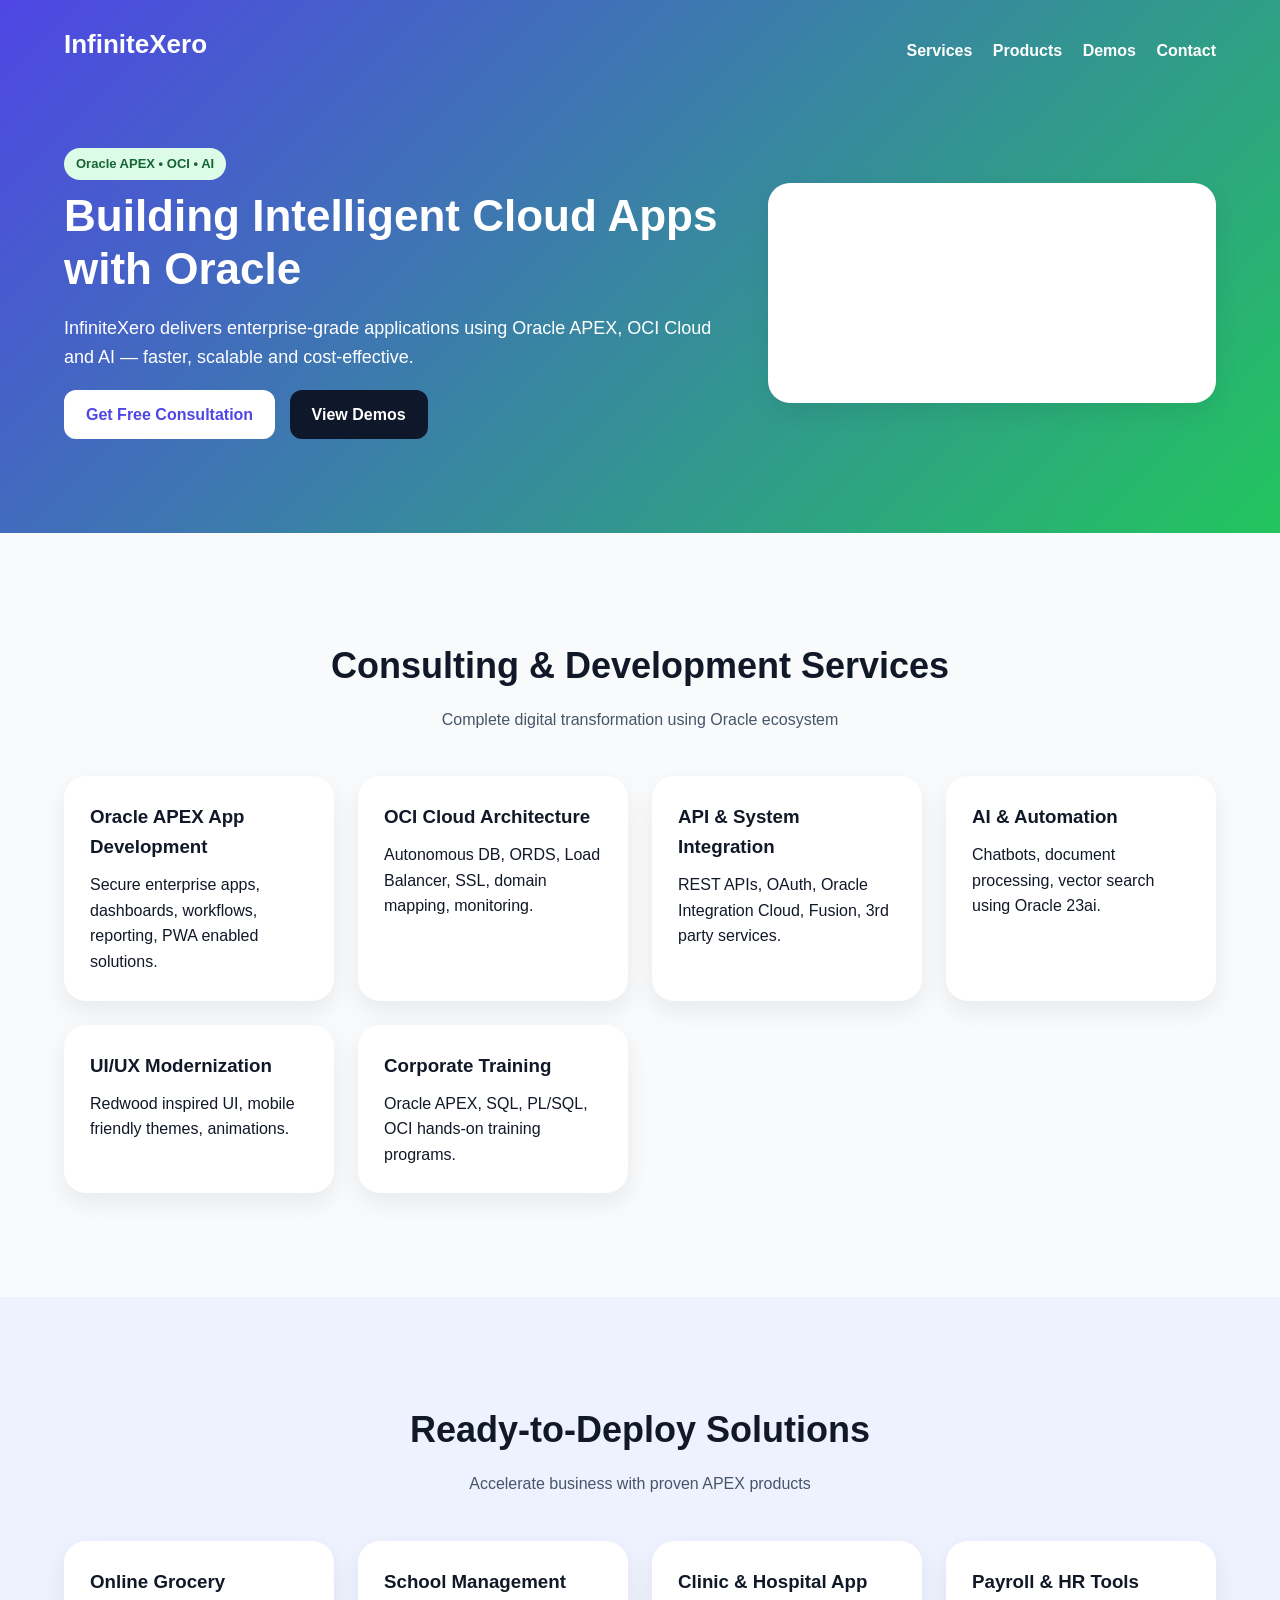
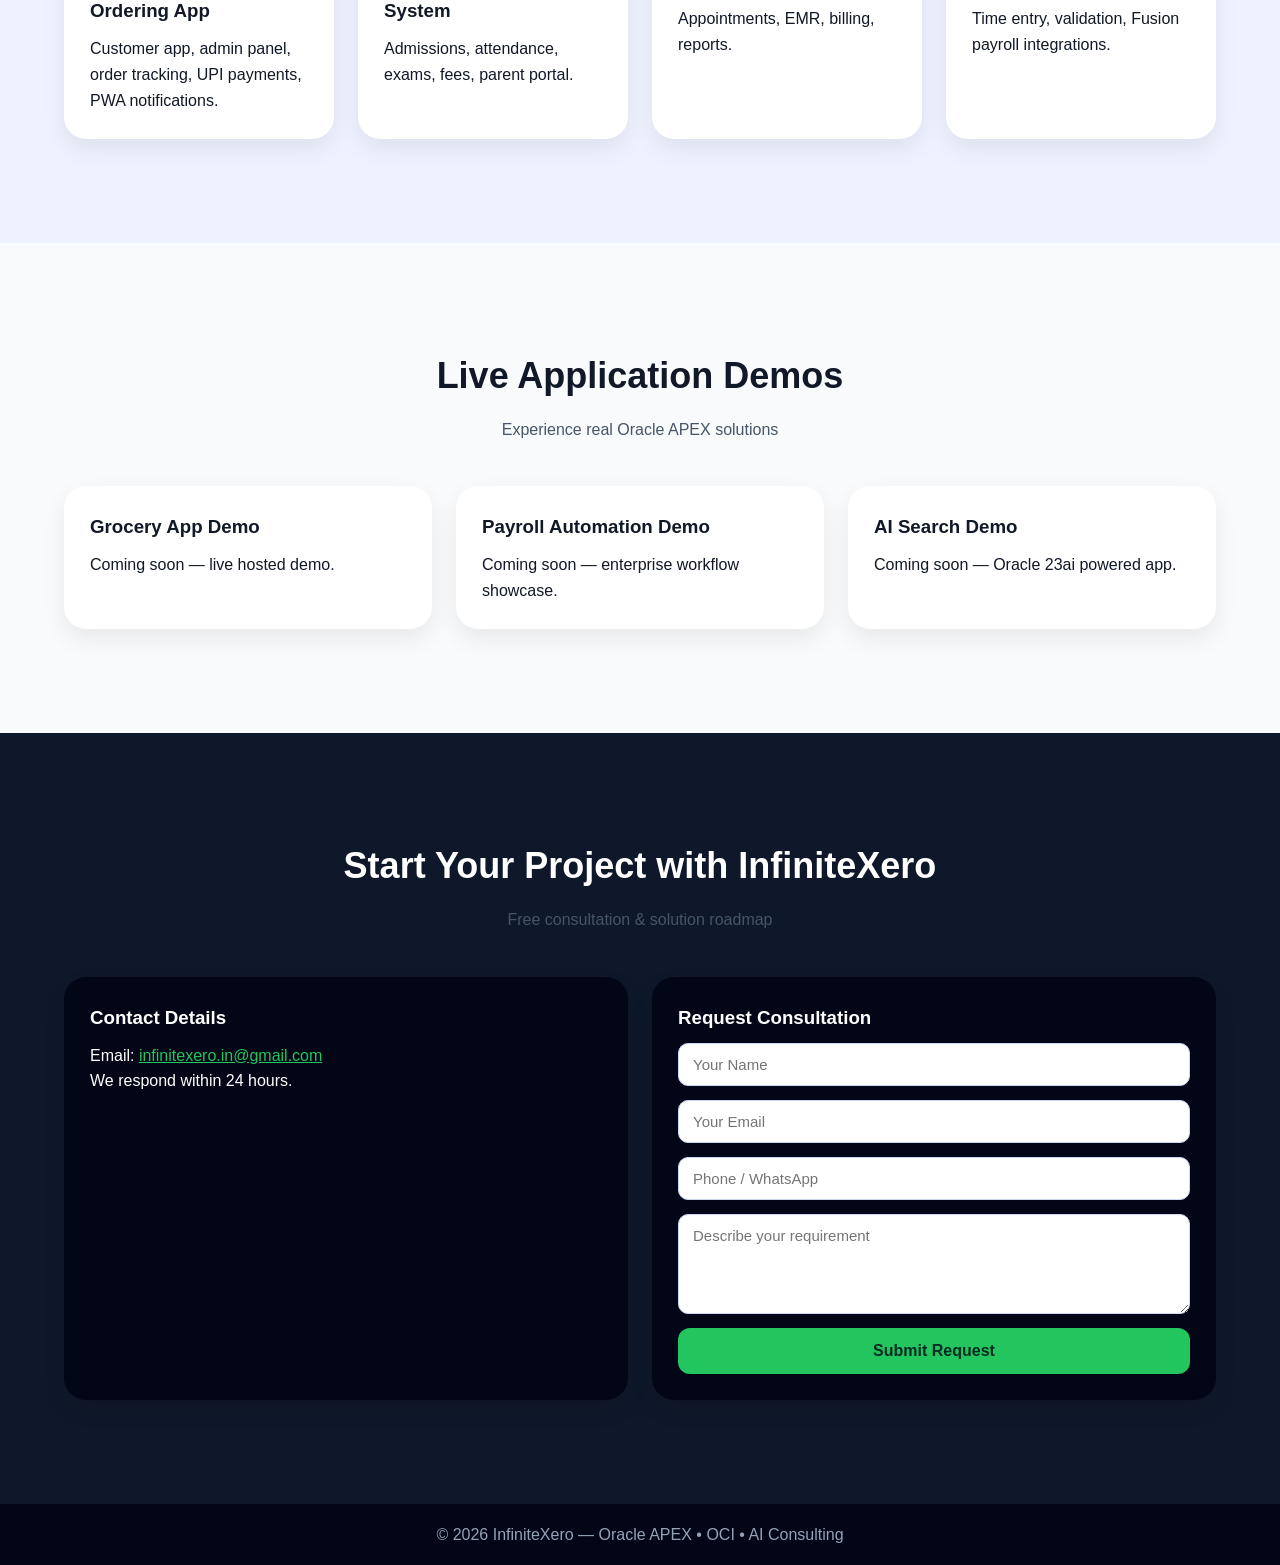
==== index.html @ 0a1c6e21 "Add files via upload" ====
<!DOCTYPE html>
<html lang="en">
<head>
  <meta charset="UTF-8" />
  <meta name="viewport" content="width=device-width, initial-scale=1.0" />
  <title>InfiniteXero | Oracle APEX, OCI & AI Consulting</title>
  <style>
    :root{
      --primary:#4f46e5;
      --secondary:#0f172a;
      --bg:#f8fafc;
      --card:#ffffff;
      --accent:#22c55e;
    }
    *{box-sizing:border-box;margin:0;padding:0;font-family:Segoe UI,Roboto,Arial,sans-serif}
    body{background:var(--bg);color:#111827;line-height:1.6}

    header{background:linear-gradient(135deg,#4f46e5,#22c55e);color:#fff}
    .container{max-width:1200px;margin:auto;padding:24px}

    nav{display:flex;justify-content:space-between;align-items:center;flex-wrap:wrap}
    nav h2{font-size:26px}
    nav a{color:#fff;text-decoration:none;margin-left:16px;font-weight:600}

    .hero{display:grid;grid-template-columns:1.2fr .8fr;gap:32px;align-items:center;padding:70px 0}
    .hero h1{font-size:44px;line-height:1.2}
    .hero p{margin:18px 0;font-size:18px}

    .btn{display:inline-block;background:#fff;color:#4f46e5;padding:12px 22px;border-radius:12px;text-decoration:none;font-weight:700;margin-right:10px}
    .btn.alt{background:#0f172a;color:#fff}

    section{padding:80px 0}
    h2{text-align:center;font-size:36px;margin-bottom:12px}
    .sub{text-align:center;color:#475569;margin-bottom:44px}

    .grid{display:grid;grid-template-columns:repeat(auto-fit,minmax(260px,1fr));gap:24px}
    .card{background:var(--card);padding:26px;border-radius:22px;box-shadow:0 10px 25px rgba(0,0,0,.07)}
    .card h3{margin-bottom:10px}

    .highlight{background:#eef2ff}

    .badge{display:inline-block;background:#dcfce7;color:#166534;padding:6px 12px;border-radius:20px;font-size:13px;font-weight:700;margin-bottom:10px}

    /* Contact Form */
    form{display:grid;gap:14px}
    input,textarea{padding:12px 14px;border-radius:10px;border:1px solid #cbd5f5;font-size:15px}
    textarea{resize:vertical;min-height:100px}
    button{background:var(--accent);color:#022c22;border:none;padding:14px;border-radius:12px;font-size:16px;font-weight:800;cursor:pointer}
    button:hover{opacity:.9}

    .contact{background:#0f172a;color:#fff}
    .contact .card{background:#020617}
    .contact a{color:#22c55e}

    footer{background:#020617;color:#94a3b8;text-align:center;padding:18px}

    @media(max-width:850px){
      .hero{grid-template-columns:1fr}
      .hero h1{font-size:34px}
      nav{gap:10px}
    }
  </style>
</head>
<body>

<header id="home">
  <div class="container">
    <nav>
      <h2>InfiniteXero</h2>
      <div>
        <a href="#services">Services</a>
        <a href="#products">Products</a>
        <a href="#demos">Demos</a>
        <a href="#contact">Contact</a>
      </div>
    </nav>

    <div class="hero">
      <div>
        <span class="badge">Oracle APEX • OCI • AI</span>
        <h1>Building Intelligent Cloud Apps with Oracle</h1>
        <p>InfiniteXero delivers enterprise‑grade applications using Oracle APEX, OCI Cloud and AI — faster, scalable and cost‑effective.</p>
        <a class="btn" href="#contact">Get Free Consultation</a>
        <a class="btn alt" href="#demos">View Demos</a>
      </div>
      <div>
        <div class="card">
          <h3>Expertise Highlights</h3>
          <ul>
            <li>✔ Oracle APEX 24.x & PL/SQL</li>
            <li>✔ OCI Autonomous DB, ORDS, LB, SSL</li>
            <li>✔ Payment Gateways (UPI, Razorpay)</li>
            <li>✔ Oracle 23ai Vector Search & Chat</li>
            <li>✔ ERP, Fusion & OIC Integrations</li>
          </ul>
        </div>
      </div>
    </div>
  </div>
</header>

<section id="services">
  <div class="container">
    <h2>Consulting & Development Services</h2>
    <p class="sub">Complete digital transformation using Oracle ecosystem</p>

    <div class="grid">
      <div class="card"><h3>Oracle APEX App Development</h3><p>Secure enterprise apps, dashboards, workflows, reporting, PWA enabled solutions.</p></div>
      <div class="card"><h3>OCI Cloud Architecture</h3><p>Autonomous DB, ORDS, Load Balancer, SSL, domain mapping, monitoring.</p></div>
      <div class="card"><h3>API & System Integration</h3><p>REST APIs, OAuth, Oracle Integration Cloud, Fusion, 3rd party services.</p></div>
      <div class="card"><h3>AI & Automation</h3><p>Chatbots, document processing, vector search using Oracle 23ai.</p></div>
      <div class="card"><h3>UI/UX Modernization</h3><p>Redwood inspired UI, mobile friendly themes, animations.</p></div>
      <div class="card"><h3>Corporate Training</h3><p>Oracle APEX, SQL, PL/SQL, OCI hands‑on training programs.</p></div>
    </div>
  </div>
</section>

<section id="products" class="highlight">
  <div class="container">
    <h2>Ready‑to‑Deploy Solutions</h2>
    <p class="sub">Accelerate business with proven APEX products</p>

    <div class="grid">
      <div class="card"><h3>Online Grocery Ordering App</h3><p>Customer app, admin panel, order tracking, UPI payments, PWA notifications.</p></div>
      <div class="card"><h3>School Management System</h3><p>Admissions, attendance, exams, fees, parent portal.</p></div>
      <div class="card"><h3>Clinic & Hospital App</h3><p>Appointments, EMR, billing, reports.</p></div>
      <div class="card"><h3>Payroll & HR Tools</h3><p>Time entry, validation, Fusion payroll integrations.</p></div>
    </div>
  </div>
</section>

<section id="demos">
  <div class="container">
    <h2>Live Application Demos</h2>
    <p class="sub">Experience real Oracle APEX solutions</p>

    <div class="grid">
      <div class="card"><h3>Grocery App Demo</h3><p>Coming soon — live hosted demo.</p></div>
      <div class="card"><h3>Payroll Automation Demo</h3><p>Coming soon — enterprise workflow showcase.</p></div>
      <div class="card"><h3>AI Search Demo</h3><p>Coming soon — Oracle 23ai powered app.</p></div>
    </div>
  </div>
</section>

<section id="contact" class="contact">
  <div class="container">
    <h2>Start Your Project with InfiniteXero</h2>
    <p class="sub">Free consultation & solution roadmap</p>

    <div class="grid">
      <div class="card">
        <h3>Contact Details</h3>
        <p>Email: <a href="mailto:infinitexero.in@gmail.com">infinitexero.in@gmail.com</a></p>
        <p>We respond within 24 hours.</p>
      </div>

      <div class="card">
        <h3>Request Consultation</h3>

        <!-- Free Form Submission using FormSubmit -->
        <form action="https://formsubmit.co/infinitexero.in@gmail.com" method="POST">
          <input type="hidden" name="_captcha" value="false">
          <input type="hidden" name="_subject" value="New Lead from InfiniteXero Website">
          <input type="text" name="name" placeholder="Your Name" required>
          <input type="email" name="email" placeholder="Your Email" required>
          <input type="text" name="phone" placeholder="Phone / WhatsApp">
          <textarea name="message" placeholder="Describe your requirement" required></textarea>
          <button type="submit">Submit Request</button>
        </form>
      </div>
    </div>
  </div>
</section>

<footer>
  © 2026 InfiniteXero — Oracle APEX • OCI • AI Consulting
</footer>

</body>
</html>
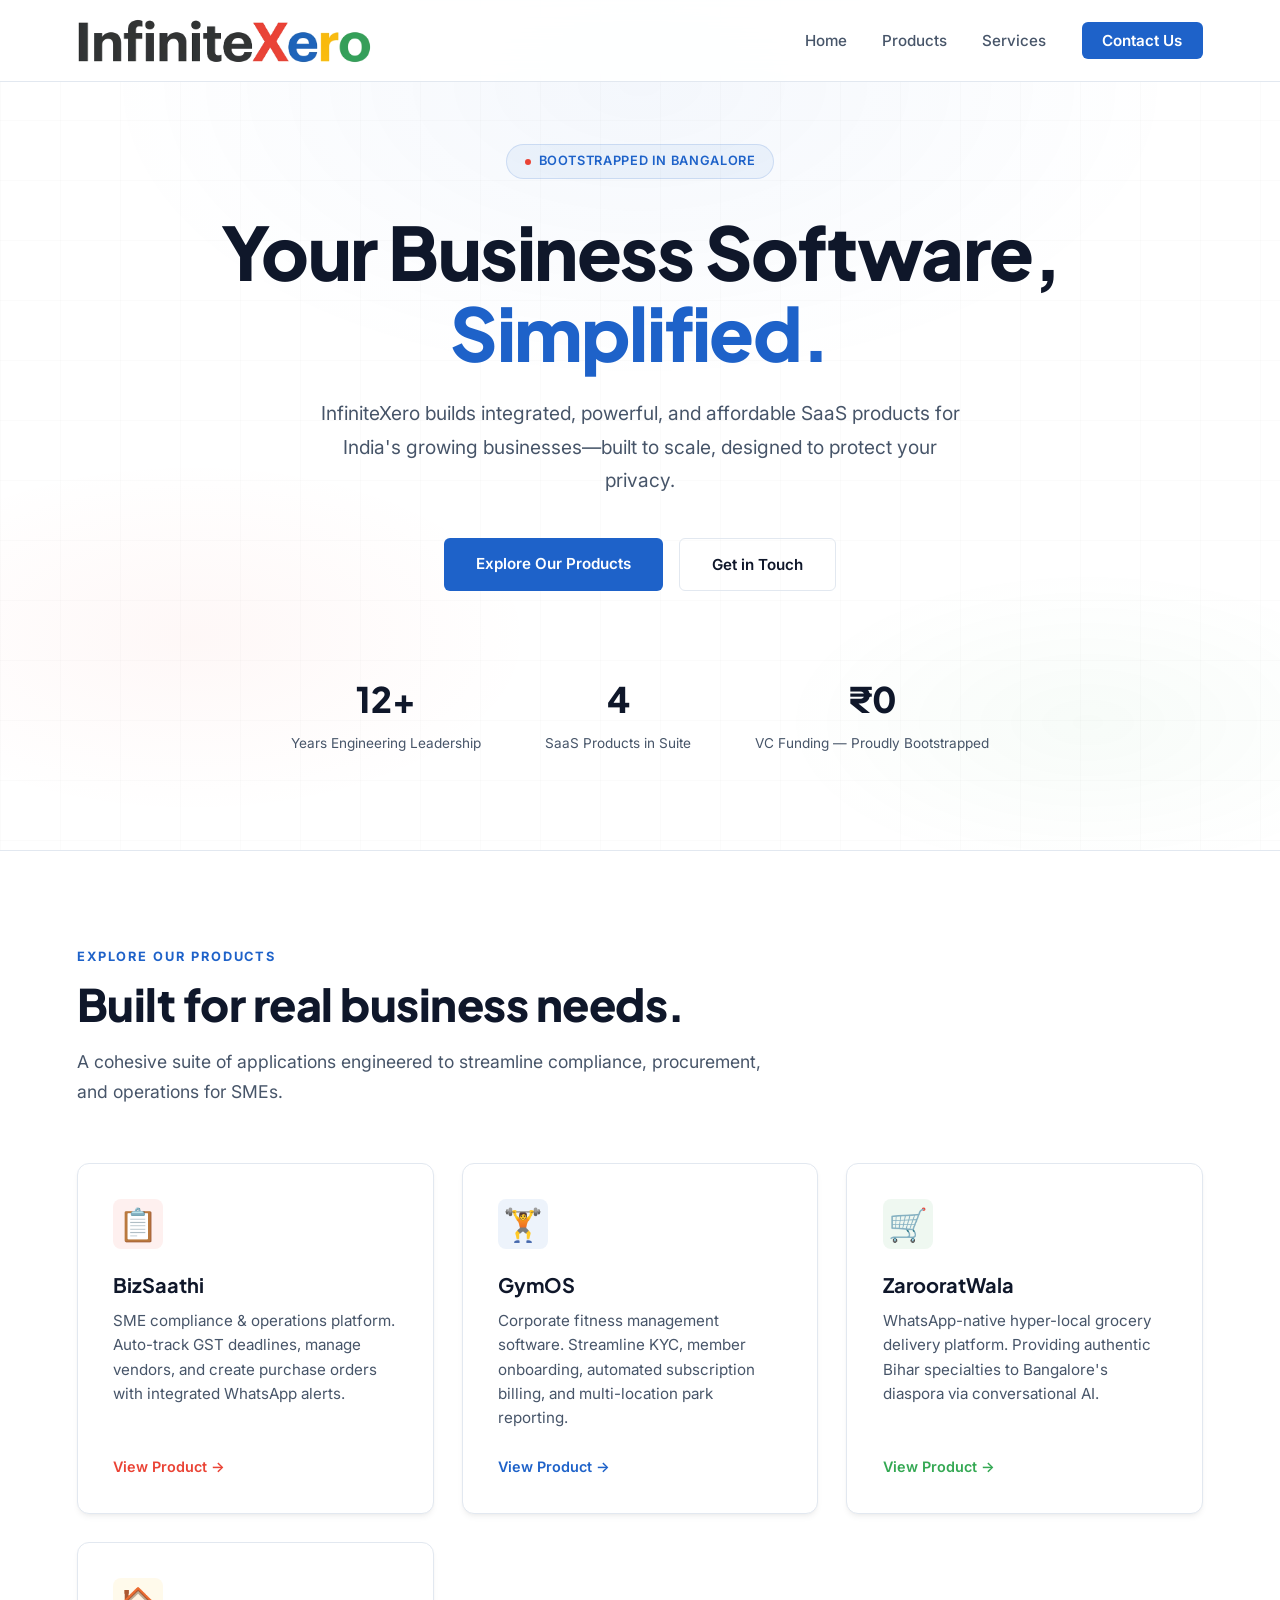
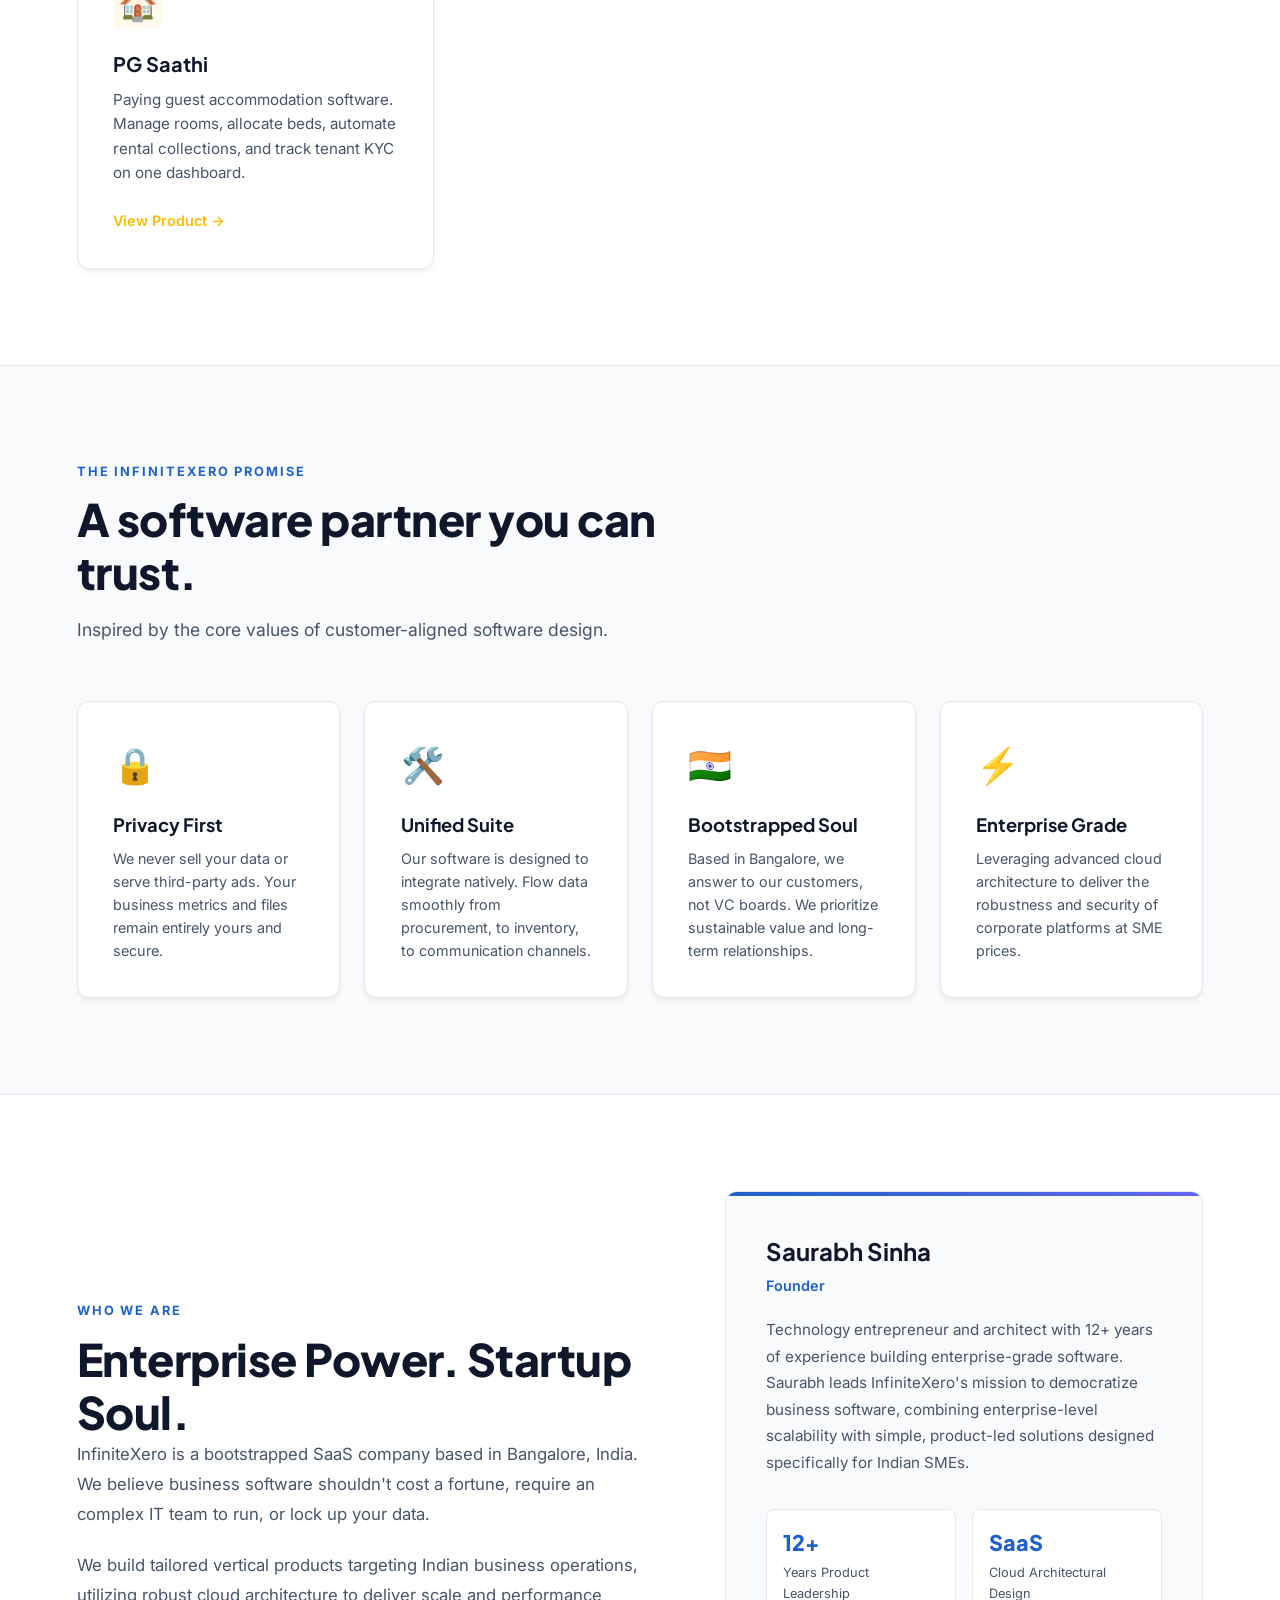
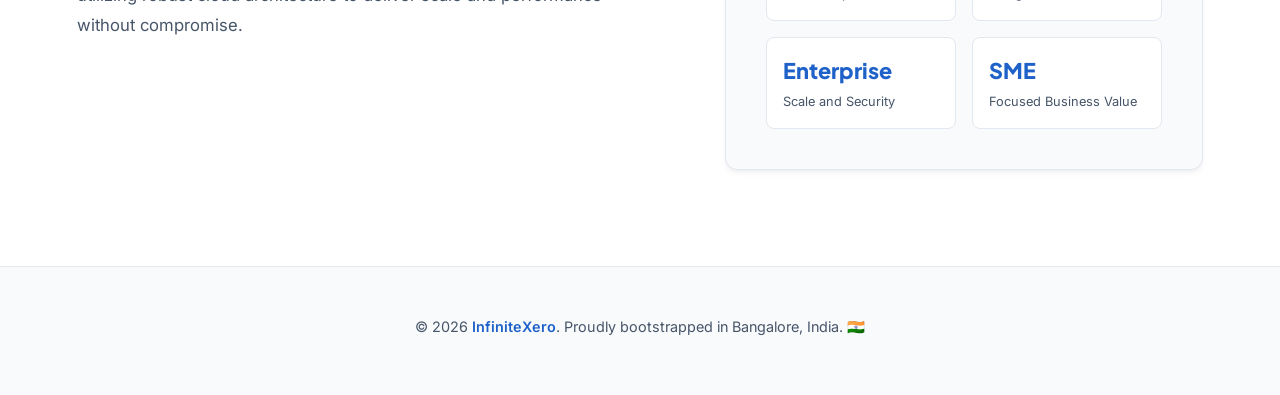
==== commit 135cf8e3: "Redesign website to Zoho-inspired light theme" ====
--- a/index.html
+++ b/index.html
@@ -1,180 +1,550 @@
-<!DOCTYPE html>
-<html lang="en">
-<head>
-  <meta charset="UTF-8" />
-  <meta name="viewport" content="width=device-width, initial-scale=1.0" />
-  <title>InfiniteXero | Oracle APEX, OCI & AI Consulting</title>
-  <style>
-    :root{
-      --primary:#4f46e5;
-      --secondary:#0f172a;
-      --bg:#f8fafc;
-      --card:#ffffff;
-      --accent:#22c55e;
-    }
-    *{box-sizing:border-box;margin:0;padding:0;font-family:Segoe UI,Roboto,Arial,sans-serif}
-    body{background:var(--bg);color:#111827;line-height:1.6}
-
-    header{background:linear-gradient(135deg,#4f46e5,#22c55e);color:#fff}
-    .container{max-width:1200px;margin:auto;padding:24px}
-
-    nav{display:flex;justify-content:space-between;align-items:center;flex-wrap:wrap}
-    nav h2{font-size:26px}
-    nav a{color:#fff;text-decoration:none;margin-left:16px;font-weight:600}
-
-    .hero{display:grid;grid-template-columns:1.2fr .8fr;gap:32px;align-items:center;padding:70px 0}
-    .hero h1{font-size:44px;line-height:1.2}
-    .hero p{margin:18px 0;font-size:18px}
-
-    .btn{display:inline-block;background:#fff;color:#4f46e5;padding:12px 22px;border-radius:12px;text-decoration:none;font-weight:700;margin-right:10px}
-    .btn.alt{background:#0f172a;color:#fff}
-
-    section{padding:80px 0}
-    h2{text-align:center;font-size:36px;margin-bottom:12px}
-    .sub{text-align:center;color:#475569;margin-bottom:44px}
-
-    .grid{display:grid;grid-template-columns:repeat(auto-fit,minmax(260px,1fr));gap:24px}
-    .card{background:var(--card);padding:26px;border-radius:22px;box-shadow:0 10px 25px rgba(0,0,0,.07)}
-    .card h3{margin-bottom:10px}
-
-    .highlight{background:#eef2ff}
-
-    .badge{display:inline-block;background:#dcfce7;color:#166534;padding:6px 12px;border-radius:20px;font-size:13px;font-weight:700;margin-bottom:10px}
-
-    /* Contact Form */
-    form{display:grid;gap:14px}
-    input,textarea{padding:12px 14px;border-radius:10px;border:1px solid #cbd5f5;font-size:15px}
-    textarea{resize:vertical;min-height:100px}
-    button{background:var(--accent);color:#022c22;border:none;padding:14px;border-radius:12px;font-size:16px;font-weight:800;cursor:pointer}
-    button:hover{opacity:.9}
-
-    .contact{background:#0f172a;color:#fff}
-    .contact .card{background:#020617}
-    .contact a{color:#22c55e}
-
-    footer{background:#020617;color:#94a3b8;text-align:center;padding:18px}
-
-    @media(max-width:850px){
-      .hero{grid-template-columns:1fr}
-      .hero h1{font-size:34px}
-      nav{gap:10px}
-    }
-  </style>
-</head>
-<body>
-
-<header id="home">
-  <div class="container">
-    <nav>
-      <h2>InfiniteXero</h2>
-      <div>
-        <a href="#services">Services</a>
-        <a href="#products">Products</a>
-        <a href="#demos">Demos</a>
-        <a href="#contact">Contact</a>
-      </div>
-    </nav>
-
-    <div class="hero">
-      <div>
-        <span class="badge">Oracle APEX • OCI • AI</span>
-        <h1>Building Intelligent Cloud Apps with Oracle</h1>
-        <p>InfiniteXero delivers enterprise‑grade applications using Oracle APEX, OCI Cloud and AI — faster, scalable and cost‑effective.</p>
-        <a class="btn" href="#contact">Get Free Consultation</a>
-        <a class="btn alt" href="#demos">View Demos</a>
-      </div>
-      <div>
-        <div class="card">
-          <h3>Expertise Highlights</h3>
-          <ul>
-            <li>✔ Oracle APEX 24.x & PL/SQL</li>
-            <li>✔ OCI Autonomous DB, ORDS, LB, SSL</li>
-            <li>✔ Payment Gateways (UPI, Razorpay)</li>
-            <li>✔ Oracle 23ai Vector Search & Chat</li>
-            <li>✔ ERP, Fusion & OIC Integrations</li>
-          </ul>
-        </div>
-      </div>
-    </div>
-  </div>
-</header>
-
-<section id="services">
-  <div class="container">
-    <h2>Consulting & Development Services</h2>
-    <p class="sub">Complete digital transformation using Oracle ecosystem</p>
-
-    <div class="grid">
-      <div class="card"><h3>Oracle APEX App Development</h3><p>Secure enterprise apps, dashboards, workflows, reporting, PWA enabled solutions.</p></div>
-      <div class="card"><h3>OCI Cloud Architecture</h3><p>Autonomous DB, ORDS, Load Balancer, SSL, domain mapping, monitoring.</p></div>
-      <div class="card"><h3>API & System Integration</h3><p>REST APIs, OAuth, Oracle Integration Cloud, Fusion, 3rd party services.</p></div>
-      <div class="card"><h3>AI & Automation</h3><p>Chatbots, document processing, vector search using Oracle 23ai.</p></div>
-      <div class="card"><h3>UI/UX Modernization</h3><p>Redwood inspired UI, mobile friendly themes, animations.</p></div>
-      <div class="card"><h3>Corporate Training</h3><p>Oracle APEX, SQL, PL/SQL, OCI hands‑on training programs.</p></div>
-    </div>
-  </div>
-</section>
-
-<section id="products" class="highlight">
-  <div class="container">
-    <h2>Ready‑to‑Deploy Solutions</h2>
-    <p class="sub">Accelerate business with proven APEX products</p>
-
-    <div class="grid">
-      <div class="card"><h3>Online Grocery Ordering App</h3><p>Customer app, admin panel, order tracking, UPI payments, PWA notifications.</p></div>
-      <div class="card"><h3>School Management System</h3><p>Admissions, attendance, exams, fees, parent portal.</p></div>
-      <div class="card"><h3>Clinic & Hospital App</h3><p>Appointments, EMR, billing, reports.</p></div>
-      <div class="card"><h3>Payroll & HR Tools</h3><p>Time entry, validation, Fusion payroll integrations.</p></div>
-    </div>
-  </div>
-</section>
-
-<section id="demos">
-  <div class="container">
-    <h2>Live Application Demos</h2>
-    <p class="sub">Experience real Oracle APEX solutions</p>
-
-    <div class="grid">
-      <div class="card"><h3>Grocery App Demo</h3><p>Coming soon — live hosted demo.</p></div>
-      <div class="card"><h3>Payroll Automation Demo</h3><p>Coming soon — enterprise workflow showcase.</p></div>
-      <div class="card"><h3>AI Search Demo</h3><p>Coming soon — Oracle 23ai powered app.</p></div>
-    </div>
-  </div>
-</section>
-
-<section id="contact" class="contact">
-  <div class="container">
-    <h2>Start Your Project with InfiniteXero</h2>
-    <p class="sub">Free consultation & solution roadmap</p>
-
-    <div class="grid">
-      <div class="card">
-        <h3>Contact Details</h3>
-        <p>Email: <a href="mailto:infinitexero.in@gmail.com">infinitexero.in@gmail.com</a></p>
-        <p>We respond within 24 hours.</p>
-      </div>
-
-      <div class="card">
-        <h3>Request Consultation</h3>
-
-        <!-- Free Form Submission using FormSubmit -->
-        <form action="https://formsubmit.co/infinitexero.in@gmail.com" method="POST">
-          <input type="hidden" name="_captcha" value="false">
-          <input type="hidden" name="_subject" value="New Lead from InfiniteXero Website">
-          <input type="text" name="name" placeholder="Your Name" required>
-          <input type="email" name="email" placeholder="Your Email" required>
-          <input type="text" name="phone" placeholder="Phone / WhatsApp">
-          <textarea name="message" placeholder="Describe your requirement" required></textarea>
-          <button type="submit">Submit Request</button>
-        </form>
-      </div>
-    </div>
-  </div>
-</section>
-
-<footer>
-  © 2026 InfiniteXero — Oracle APEX • OCI • AI Consulting
-</footer>
-
-</body>
-</html>
+<!DOCTYPE html>
+<html lang="en">
+
+<head>
+  <meta charset="UTF-8" />
+  <meta name="viewport" content="width=device-width, initial-scale=1.0" />
+  <title>InfiniteXero — Build Without Limits</title>
+  <link rel="stylesheet" href="style.css" />
+  <style>
+    /* ── PAGE-SPECIFIC HOME STYLE ── */
+    .hero {
+      min-height: 90vh;
+      display: flex;
+      flex-direction: column;
+      align-items: center;
+      justify-content: center;
+      text-align: center;
+      padding: 9rem 6% 6rem;
+      position: relative;
+      overflow: hidden;
+      background: #ffffff;
+    }
+
+    .hero-mesh {
+      position: absolute;
+      inset: 0;
+      z-index: 0;
+      background:
+        radial-gradient(ellipse 60% 50% at 50% 10%, rgba(30, 98, 201, 0.05) 0%, transparent 70%),
+        radial-gradient(ellipse 40% 30% at 85% 85%, rgba(52, 168, 83, 0.04) 0%, transparent 60%),
+        radial-gradient(ellipse 45% 35% at 15% 75%, rgba(234, 67, 53, 0.04) 0%, transparent 60%);
+    }
+
+    .grid-overlay {
+      position: absolute;
+      inset: 0;
+      z-index: 0;
+      background-image:
+        linear-gradient(rgba(0, 0, 0, 0.015) 1px, transparent 1px),
+        linear-gradient(90deg, rgba(0, 0, 0, 0.015) 1px, transparent 1px);
+      background-size: 60px 60px;
+    }
+
+    .hero-badge {
+      position: relative;
+      z-index: 1;
+      display: inline-flex;
+      align-items: center;
+      gap: 0.5rem;
+      background: rgba(30, 98, 201, 0.06);
+      border: 1px solid rgba(30, 98, 201, 0.15);
+      color: var(--accent-blue);
+      font-size: 0.8rem;
+      font-weight: 600;
+      padding: 0.4rem 1.1rem;
+      border-radius: 999px;
+      margin-bottom: 2rem;
+      letter-spacing: 0.05em;
+      text-transform: uppercase;
+    }
+
+    .hero-badge::before {
+      content: '';
+      width: 6px;
+      height: 6px;
+      border-radius: 50%;
+      background: var(--accent-red);
+    }
+
+    .hero h1 {
+      position: relative;
+      z-index: 1;
+      font-family: 'Plus Jakarta Sans', sans-serif;
+      font-size: clamp(2.8rem, 6vw, 4.6rem);
+      font-weight: 800;
+      line-height: 1.1;
+      letter-spacing: -1.5px;
+      margin-bottom: 1.5rem;
+      color: var(--text);
+    }
+
+    .hero h1 span {
+      color: var(--accent-blue);
+    }
+
+    .hero p {
+      position: relative;
+      z-index: 1;
+      color: var(--text-muted);
+      font-size: 1.2rem;
+      max-width: 640px;
+      margin: 0 auto 2.5rem;
+      font-weight: 400;
+      line-height: 1.75;
+    }
+
+    .hero-actions {
+      position: relative;
+      z-index: 1;
+      display: flex;
+      gap: 1rem;
+      flex-wrap: wrap;
+      justify-content: center;
+    }
+
+    .hero-stats {
+      position: relative;
+      z-index: 1;
+      display: flex;
+      gap: 4rem;
+      justify-content: center;
+      margin-top: 5rem;
+      flex-wrap: wrap;
+    }
+
+    .stat {
+      text-align: center;
+    }
+
+    .stat-num {
+      font-family: 'Plus Jakarta Sans', sans-serif;
+      font-size: 2.2rem;
+      font-weight: 800;
+      color: var(--text);
+    }
+
+    .stat-label {
+      color: var(--text-muted);
+      font-size: 0.85rem;
+      margin-top: 0.3rem;
+    }
+
+    /* ── PRODUCTS OVERVIEW ── */
+    #products-overview {
+      background: var(--bg);
+      border-top: 1px solid var(--border);
+    }
+
+    .products-overview-grid {
+      display: grid;
+      grid-template-columns: repeat(auto-fit, minmax(280px, 1fr));
+      gap: 1.75rem;
+    }
+
+    .product-overview-card {
+      background: var(--card-bg);
+      border: 1px solid var(--border);
+      border-radius: 12px;
+      padding: 2.2rem;
+      transition: transform 0.3s, box-shadow 0.3s, border-color 0.3s;
+      box-shadow: var(--card-shadow);
+      text-decoration: none;
+      color: inherit;
+      display: flex;
+      flex-direction: column;
+    }
+
+    .product-overview-card:hover {
+      transform: translateY(-5px);
+      box-shadow: var(--card-shadow-hover);
+    }
+
+    .product-overview-card.bizsaathi:hover { border-color: var(--accent-red); }
+    .product-overview-card.gymos:hover { border-color: var(--accent-blue); }
+    .product-overview-card.zarooratwala:hover { border-color: var(--accent-green); }
+    .product-overview-card.pgsaathi:hover { border-color: var(--accent-yellow); }
+
+    .product-overview-icon {
+      font-size: 2rem;
+      margin-bottom: 1.25rem;
+      width: 50px;
+      height: 50px;
+      display: flex;
+      align-items: center;
+      justify-content: center;
+      border-radius: 8px;
+    }
+
+    .bizsaathi .product-overview-icon { background: rgba(234, 67, 53, 0.08); color: var(--accent-red); }
+    .gymos .product-overview-icon { background: rgba(30, 98, 201, 0.08); color: var(--accent-blue); }
+    .zarooratwala .product-overview-icon { background: rgba(52, 168, 83, 0.08); color: var(--accent-green); }
+    .pgsaathi .product-overview-icon { background: rgba(251, 188, 5, 0.08); color: var(--accent-yellow); }
+
+    .product-overview-title {
+      font-family: 'Plus Jakarta Sans', sans-serif;
+      font-size: 1.25rem;
+      font-weight: 700;
+      margin-bottom: 0.5rem;
+      color: var(--text);
+    }
+
+    .product-overview-desc {
+      color: var(--text-muted);
+      font-size: 0.95rem;
+      line-height: 1.6;
+      margin-bottom: 1.5rem;
+      flex-grow: 1;
+    }
+
+    .product-overview-link {
+      color: var(--accent-blue);
+      font-weight: 600;
+      font-size: 0.9rem;
+      display: flex;
+      align-items: center;
+      gap: 0.35rem;
+      margin-top: auto;
+    }
+
+    .bizsaathi .product-overview-link { color: var(--accent-red); }
+    .gymos .product-overview-link { color: var(--accent-blue); }
+    .zarooratwala .product-overview-link { color: var(--accent-green); }
+    .pgsaathi .product-overview-link { color: var(--accent-yellow); }
+
+    /* ── WHY US ── */
+    #why-us {
+      background: var(--bg-secondary);
+      border-top: 1px solid var(--border);
+    }
+
+    .values-grid {
+      display: grid;
+      grid-template-columns: repeat(auto-fit, minmax(230px, 1fr));
+      gap: 1.5rem;
+    }
+
+    .value-card {
+      background: var(--card-bg);
+      border: 1px solid var(--border);
+      border-radius: 12px;
+      padding: 2.2rem;
+      box-shadow: var(--card-shadow);
+      transition: transform 0.2s;
+    }
+
+    .value-card:hover {
+      transform: translateY(-2px);
+    }
+
+    .value-emoji {
+      font-size: 2.2rem;
+      margin-bottom: 1rem;
+    }
+
+    .value-name {
+      font-family: 'Plus Jakarta Sans', sans-serif;
+      font-size: 1.15rem;
+      font-weight: 700;
+      margin-bottom: 0.5rem;
+      color: var(--text);
+    }
+
+    .value-desc {
+      color: var(--text-muted);
+      font-size: 0.9rem;
+      line-height: 1.6;
+    }
+
+    /* ── ABOUT COMPANY ── */
+    #about-company {
+      background: var(--bg);
+      border-top: 1px solid var(--border);
+    }
+
+    .about-grid {
+      display: grid;
+      grid-template-columns: 1.1fr 0.9fr;
+      gap: 4rem;
+      align-items: center;
+    }
+
+    .about-text p {
+      color: var(--text-muted);
+      font-size: 1.05rem;
+      margin-bottom: 1.25rem;
+      line-height: 1.8;
+    }
+
+    .about-card {
+      background: var(--bg-secondary);
+      border: 1px solid var(--border);
+      border-radius: 12px;
+      padding: 2.5rem;
+      box-shadow: var(--card-shadow);
+      position: relative;
+      overflow: hidden;
+    }
+
+    .about-card::before {
+      content: '';
+      position: absolute;
+      top: 0;
+      left: 0;
+      right: 0;
+      height: 4px;
+      background: linear-gradient(90deg, var(--accent-blue), var(--accent-purple));
+    }
+
+    .founder-name {
+      font-family: 'Plus Jakarta Sans', sans-serif;
+      font-weight: 700;
+      font-size: 1.5rem;
+      margin-bottom: 0.2rem;
+      color: var(--text);
+    }
+
+    .founder-role {
+      color: var(--accent-blue);
+      font-size: 0.9rem;
+      font-weight: 600;
+      margin-bottom: 1.25rem;
+    }
+
+    .founder-bio {
+      color: var(--text-muted);
+      font-size: 0.95rem;
+      line-height: 1.75;
+    }
+
+    .exp-grid {
+      display: grid;
+      grid-template-columns: 1fr 1fr;
+      gap: 1rem;
+      margin-top: 2rem;
+    }
+
+    .exp-item {
+      background: var(--card-bg);
+      border: 1px solid var(--border);
+      border-radius: 8px;
+      padding: 1rem;
+    }
+
+    .exp-num {
+      font-family: 'Plus Jakarta Sans', sans-serif;
+      font-weight: 800;
+      font-size: 1.35rem;
+      color: var(--accent-blue);
+    }
+
+    .exp-desc {
+      font-size: 0.8rem;
+      color: var(--text-muted);
+      margin-top: 0.2rem;
+    }
+
+    @media (max-width: 768px) {
+      .hero {
+        padding: 7rem 4% 4rem;
+        min-height: auto;
+      }
+      .about-grid {
+        grid-template-columns: 1fr;
+        gap: 2.5rem;
+      }
+      .hero-stats {
+        gap: 1.5rem;
+        flex-direction: column;
+        margin-top: 3.5rem;
+      }
+    }
+  </style>
+</head>
+
+<body>
+
+  <!-- NAV -->
+  <nav>
+    <a class="logo" href="index.html">
+      <img src="infinitexero_logo.png" alt="InfiniteXero" style="height: 46px; display: block;" />
+    </a>
+    <button class="hamburger" id="hamburger">
+      <span></span>
+      <span></span>
+      <span></span>
+    </button>
+    <ul class="nav-links" id="navLinks">
+      <li><a href="index.html">Home</a></li>
+      <li><a href="products.html">Products</a></li>
+      <li><a href="services.html">Services</a></li>
+      <li><a href="contact-us.html" class="nav-cta">Contact Us</a></li>
+    </ul>
+  </nav>
+
+  <script>
+    const hamburger = document.getElementById('hamburger');
+    const navLinks = document.getElementById('navLinks');
+
+    hamburger.addEventListener('click', () => {
+      hamburger.classList.toggle('active');
+      navLinks.classList.toggle('active');
+    });
+
+    document.querySelectorAll('.nav-links a').forEach(link => {
+      link.addEventListener('click', () => {
+        hamburger.classList.remove('active');
+        navLinks.classList.remove('active');
+      });
+    });
+  </script>
+
+  <!-- HERO -->
+  <section id="home" class="hero">
+    <div class="hero-mesh"></div>
+    <div class="grid-overlay"></div>
+    <div class="hero-badge">Bootstrapped in Bangalore</div>
+    <h1>Your Business Software,<br /><span>Simplified.</span></h1>
+    <p>InfiniteXero builds integrated, powerful, and affordable SaaS products for India's growing businesses—built to scale, designed to protect your privacy.</p>
+    <div class="hero-actions">
+      <a href="products.html" class="btn-primary">Explore Our Products</a>
+      <a href="contact-us.html" class="btn-outline">Get in Touch</a>
+    </div>
+    <div class="hero-stats">
+      <div class="stat">
+        <div class="stat-num">12+</div>
+        <div class="stat-label">Years Engineering Leadership</div>
+      </div>
+      <div class="stat">
+        <div class="stat-num">4</div>
+        <div class="stat-label">SaaS Products in Suite</div>
+      </div>
+      <div class="stat">
+        <div class="stat-num">₹0</div>
+        <div class="stat-label">VC Funding — Proudly Bootstrapped</div>
+      </div>
+    </div>
+  </section>
+
+  <!-- PRODUCTS OVERVIEW -->
+  <section id="products-overview">
+    <div class="section-header">
+      <div class="section-eyebrow">Explore Our Products</div>
+      <h2 class="section-title">Built for real business needs.</h2>
+      <p class="section-sub">A cohesive suite of applications engineered to streamline compliance, procurement, and operations for SMEs.</p>
+    </div>
+
+    <div class="products-overview-grid">
+      <!-- BizSaathi -->
+      <a href="products.html" class="product-overview-card bizsaathi">
+        <div class="product-overview-icon">📋</div>
+        <h3 class="product-overview-title">BizSaathi</h3>
+        <p class="product-overview-desc">SME compliance & operations platform. Auto-track GST deadlines, manage vendors, and create purchase orders with integrated WhatsApp alerts.</p>
+        <span class="product-overview-link">View Product &rarr;</span>
+      </a>
+
+      <!-- GymOS -->
+      <a href="products.html" class="product-overview-card gymos">
+        <div class="product-overview-icon">🏋️</div>
+        <h3 class="product-overview-title">GymOS</h3>
+        <p class="product-overview-desc">Corporate fitness management software. Streamline KYC, member onboarding, automated subscription billing, and multi-location park reporting.</p>
+        <span class="product-overview-link">View Product &rarr;</span>
+      </a>
+
+      <!-- ZarooratWala -->
+      <a href="products.html" class="product-overview-card zarooratwala">
+        <div class="product-overview-icon">🛒</div>
+        <h3 class="product-overview-title">ZarooratWala</h3>
+        <p class="product-overview-desc">WhatsApp-native hyper-local grocery delivery platform. Providing authentic Bihar specialties to Bangalore's diaspora via conversational AI.</p>
+        <span class="product-overview-link">View Product &rarr;</span>
+      </a>
+
+      <!-- PG Saathi -->
+      <a href="products.html" class="product-overview-card pgsaathi">
+        <div class="product-overview-icon">🏠</div>
+        <h3 class="product-overview-title">PG Saathi</h3>
+        <p class="product-overview-desc">Paying guest accommodation software. Manage rooms, allocate beds, automate rental collections, and track tenant KYC on one dashboard.</p>
+        <span class="product-overview-link">View Product &rarr;</span>
+      </a>
+    </div>
+  </section>
+
+  <!-- WHY US -->
+  <section id="why-us">
+    <div class="section-header">
+      <div class="section-eyebrow">The InfiniteXero Promise</div>
+      <h2 class="section-title">A software partner you can trust.</h2>
+      <p class="section-sub">Inspired by the core values of customer-aligned software design.</p>
+    </div>
+
+    <div class="values-grid">
+      <div class="value-card">
+        <div class="value-emoji">🔒</div>
+        <h3 class="value-name">Privacy First</h3>
+        <p class="value-desc">We never sell your data or serve third-party ads. Your business metrics and files remain entirely yours and secure.</p>
+      </div>
+
+      <div class="value-card">
+        <div class="value-emoji">🛠️</div>
+        <h3 class="value-name">Unified Suite</h3>
+        <p class="value-desc">Our software is designed to integrate natively. Flow data smoothly from procurement, to inventory, to communication channels.</p>
+      </div>
+
+      <div class="value-card">
+        <div class="value-emoji">🇮🇳</div>
+        <h3 class="value-name">Bootstrapped Soul</h3>
+        <p class="value-desc">Based in Bangalore, we answer to our customers, not VC boards. We prioritize sustainable value and long-term relationships.</p>
+      </div>
+
+      <div class="value-card">
+        <div class="value-emoji">⚡</div>
+        <h3 class="value-name">Enterprise Grade</h3>
+        <p class="value-desc">Leveraging advanced cloud architecture to deliver the robustness and security of corporate platforms at SME prices.</p>
+      </div>
+    </div>
+  </section>
+
+  <!-- ABOUT COMPANY -->
+  <section id="about-company">
+    <div class="about-grid">
+      <div class="about-text">
+        <div class="section-eyebrow">Who We Are</div>
+        <h2 class="section-title">Enterprise Power. Startup Soul.</h2>
+        <p>InfiniteXero is a bootstrapped SaaS company based in Bangalore, India. We believe business software shouldn't cost a fortune, require an complex IT team to run, or lock up your data.</p>
+        <p>We build tailored vertical products targeting Indian business operations, utilizing robust cloud architecture to deliver scale and performance without compromise.</p>
+      </div>
+      
+      <div class="about-card">
+        <div class="founder-name">Saurabh Sinha</div>
+        <div class="founder-role">Founder</div>
+        <div class="founder-bio">Technology entrepreneur and architect with 12+ years of experience building enterprise-grade software. Saurabh leads InfiniteXero's mission to democratize business software, combining enterprise-level scalability with simple, product-led solutions designed specifically for Indian SMEs.</div>
+        <div class="exp-grid">
+          <div class="exp-item">
+            <div class="exp-num">12+</div>
+            <div class="exp-desc">Years Product Leadership</div>
+          </div>
+          <div class="exp-item">
+            <div class="exp-num">SaaS</div>
+            <div class="exp-desc">Cloud Architectural Design</div>
+          </div>
+          <div class="exp-item">
+            <div class="exp-num">Enterprise</div>
+            <div class="exp-desc">Scale and Security</div>
+          </div>
+          <div class="exp-item">
+            <div class="exp-num">SME</div>
+            <div class="exp-desc">Focused Business Value</div>
+          </div>
+        </div>
+      </div>
+    </div>
+  </section>
+
+  <!-- FOOTER -->
+  <footer>
+    <p>© 2026 <span>InfiniteXero</span>. Proudly bootstrapped in Bangalore, India. 🇮🇳</p>
+  </footer>
+
+</body>
+
+</html>
--- a/style.css
+++ b/style.css
@@ -0,0 +1,274 @@
+/* ── INFINITEXERO GLOBAL STYLE (ZOHO-INSPIRED LIGHT THEME) ── */
+
+@import url('https://fonts.googleapis.com/css2?family=Plus+Jakarta+Sans:wght@400;500;600;700;800&family=Inter:wght@300;400;500;600;700&display=swap');
+
+:root {
+  --bg: #ffffff;
+  --bg-secondary: #f8fafc;
+  --text: #0f172a;
+  --text-muted: #475569;
+  --border: #e2e8f0;
+  --card-bg: #ffffff;
+  --card-shadow: 0 4px 6px -1px rgba(0, 0, 0, 0.05), 0 2px 4px -2px rgba(0, 0, 0, 0.05);
+  --card-shadow-hover: 0 20px 25px -5px rgba(0, 0, 0, 0.1), 0 8px 10px -6px rgba(0, 0, 0, 0.1);
+  
+  /* Zoho-inspired Corporate Accents */
+  --accent-blue: #1e62c9;    /* Corporate Ops / GymOS */
+  --accent-red: #ea4335;     /* ERP & Finance / BizSaathi */
+  --accent-green: #34a853;   /* Native Delivery / ZarooratWala */
+  --accent-yellow: #fbbc05;  /* Property SaaS / PG Saathi */
+  --accent-purple: #6366f1;
+}
+
+*, *::before, *::after {
+  box-sizing: border-box;
+  margin: 0;
+  padding: 0;
+}
+
+html {
+  scroll-behavior: smooth;
+}
+
+body {
+  background-color: var(--bg);
+  color: var(--text);
+  font-family: 'Inter', sans-serif;
+  line-height: 1.6;
+  overflow-x: hidden;
+}
+
+/* ── NAV BAR ── */
+nav {
+  position: fixed;
+  top: 0;
+  left: 0;
+  right: 0;
+  z-index: 100;
+  display: flex;
+  align-items: center;
+  justify-content: space-between;
+  padding: 1.1rem 6%;
+  background: rgba(255, 255, 255, 0.9);
+  backdrop-filter: blur(16px);
+  border-bottom: 1px solid var(--border);
+}
+
+.logo {
+  display: flex;
+  align-items: center;
+  text-decoration: none;
+}
+
+.logo-brand {
+  font-family: 'Plus Jakarta Sans', sans-serif;
+  font-weight: 800;
+  font-size: 1.45rem;
+  color: var(--text);
+  letter-spacing: -0.6px;
+}
+
+.logo-x { color: var(--accent-red); }
+.logo-e { color: var(--accent-blue); }
+.logo-r { color: var(--accent-yellow); }
+.logo-o { color: var(--accent-green); }
+
+
+
+.nav-links {
+  display: flex;
+  align-items: center;
+  gap: 2.2rem;
+  list-style: none;
+}
+
+.nav-links a {
+  color: var(--text-muted);
+  text-decoration: none;
+  font-size: 0.95rem;
+  font-weight: 500;
+  transition: color 0.2s;
+}
+
+.nav-links a:hover {
+  color: var(--accent-blue);
+}
+
+.nav-cta {
+  background: var(--accent-blue);
+  color: #ffffff !important;
+  padding: 0.55rem 1.3rem;
+  border-radius: 6px;
+  font-weight: 600 !important;
+  transition: opacity 0.2s !important;
+}
+
+.nav-cta:hover {
+  opacity: 0.9;
+}
+
+/* ── MOBILE MENU ── */
+.hamburger {
+  display: none;
+  width: 26px;
+  height: 20px;
+  flex-direction: column;
+  justify-content: space-between;
+  background: none;
+  border: none;
+  cursor: pointer;
+  padding: 0;
+  z-index: 101;
+}
+
+.hamburger span {
+  width: 100%;
+  height: 2px;
+  background: var(--text);
+  transition: all 0.3s;
+}
+
+.hamburger.active span:nth-child(1) {
+  transform: rotate(45deg) translateY(8px);
+}
+
+.hamburger.active span:nth-child(2) {
+  opacity: 0;
+}
+
+.hamburger.active span:nth-child(3) {
+  transform: rotate(-45deg) translateY(-8px);
+}
+
+@media (max-width: 768px) {
+  .hamburger {
+    display: flex;
+  }
+  .nav-links {
+    display: none;
+    position: absolute;
+    top: 100%;
+    left: 0;
+    right: 0;
+    flex-direction: column;
+    gap: 0;
+    background: #ffffff;
+    padding: 1rem 0;
+    border-top: 1px solid var(--border);
+    border-bottom: 1px solid var(--border);
+    box-shadow: 0 4px 6px -1px rgba(0, 0, 0, 0.05);
+  }
+  .nav-links.active {
+    display: flex;
+  }
+  .nav-links li {
+    width: 100%;
+  }
+  .nav-links a {
+    display: block;
+    padding: 0.8rem 6%;
+    width: 100%;
+  }
+  .nav-cta {
+    margin: 0.5rem 6%;
+    text-align: center;
+  }
+}
+
+/* ── LAYOUT & SECTION SYSTEM ── */
+section {
+  padding: 6rem 6%;
+}
+
+.section-header {
+  max-width: 700px;
+  margin-bottom: 3.5rem;
+}
+
+.section-eyebrow {
+  font-size: 0.8rem;
+  font-weight: 700;
+  letter-spacing: 0.15em;
+  text-transform: uppercase;
+  color: var(--accent-blue);
+  margin-bottom: 0.6rem;
+}
+
+.section-title {
+  font-family: 'Plus Jakarta Sans', sans-serif;
+  font-size: clamp(2rem, 4vw, 2.8rem);
+  font-weight: 800;
+  color: var(--text);
+  line-height: 1.2;
+  letter-spacing: -0.5px;
+}
+
+.section-sub {
+  color: var(--text-muted);
+  font-size: 1.1rem;
+  margin-top: 1rem;
+  line-height: 1.7;
+}
+
+/* ── BUTTONS ── */
+.btn-primary {
+  background: var(--accent-blue);
+  color: #ffffff;
+  padding: 0.85rem 2rem;
+  border-radius: 6px;
+  font-weight: 600;
+  font-size: 0.95rem;
+  text-decoration: none;
+  border: none;
+  cursor: pointer;
+  transition: opacity 0.2s, transform 0.1s;
+  display: inline-block;
+}
+
+.btn-primary:hover {
+  opacity: 0.95;
+}
+
+.btn-outline {
+  background: transparent;
+  color: var(--text);
+  border: 1.5px solid var(--border);
+  padding: 0.85rem 2rem;
+  border-radius: 6px;
+  font-weight: 600;
+  font-size: 0.95rem;
+  text-decoration: none;
+  cursor: pointer;
+  transition: border-color 0.2s, background 0.2s;
+  display: inline-block;
+}
+
+.btn-outline:hover {
+  border-color: var(--text-muted);
+  background: rgba(0, 0, 0, 0.02);
+}
+
+/* ── FOOTER ── */
+footer {
+  background-color: var(--bg-secondary);
+  border-top: 1px solid var(--border);
+  padding: 3rem 6%;
+  text-align: center;
+  color: var(--text-muted);
+  font-size: 0.9rem;
+}
+
+footer span {
+  color: var(--accent-blue);
+  font-weight: 600;
+}
+
+footer p {
+  margin-bottom: 0.5rem;
+}
+
+footer .footer-fineprint {
+  font-size: 0.8rem;
+  margin-top: 0.75rem;
+  opacity: 0.8;
+}
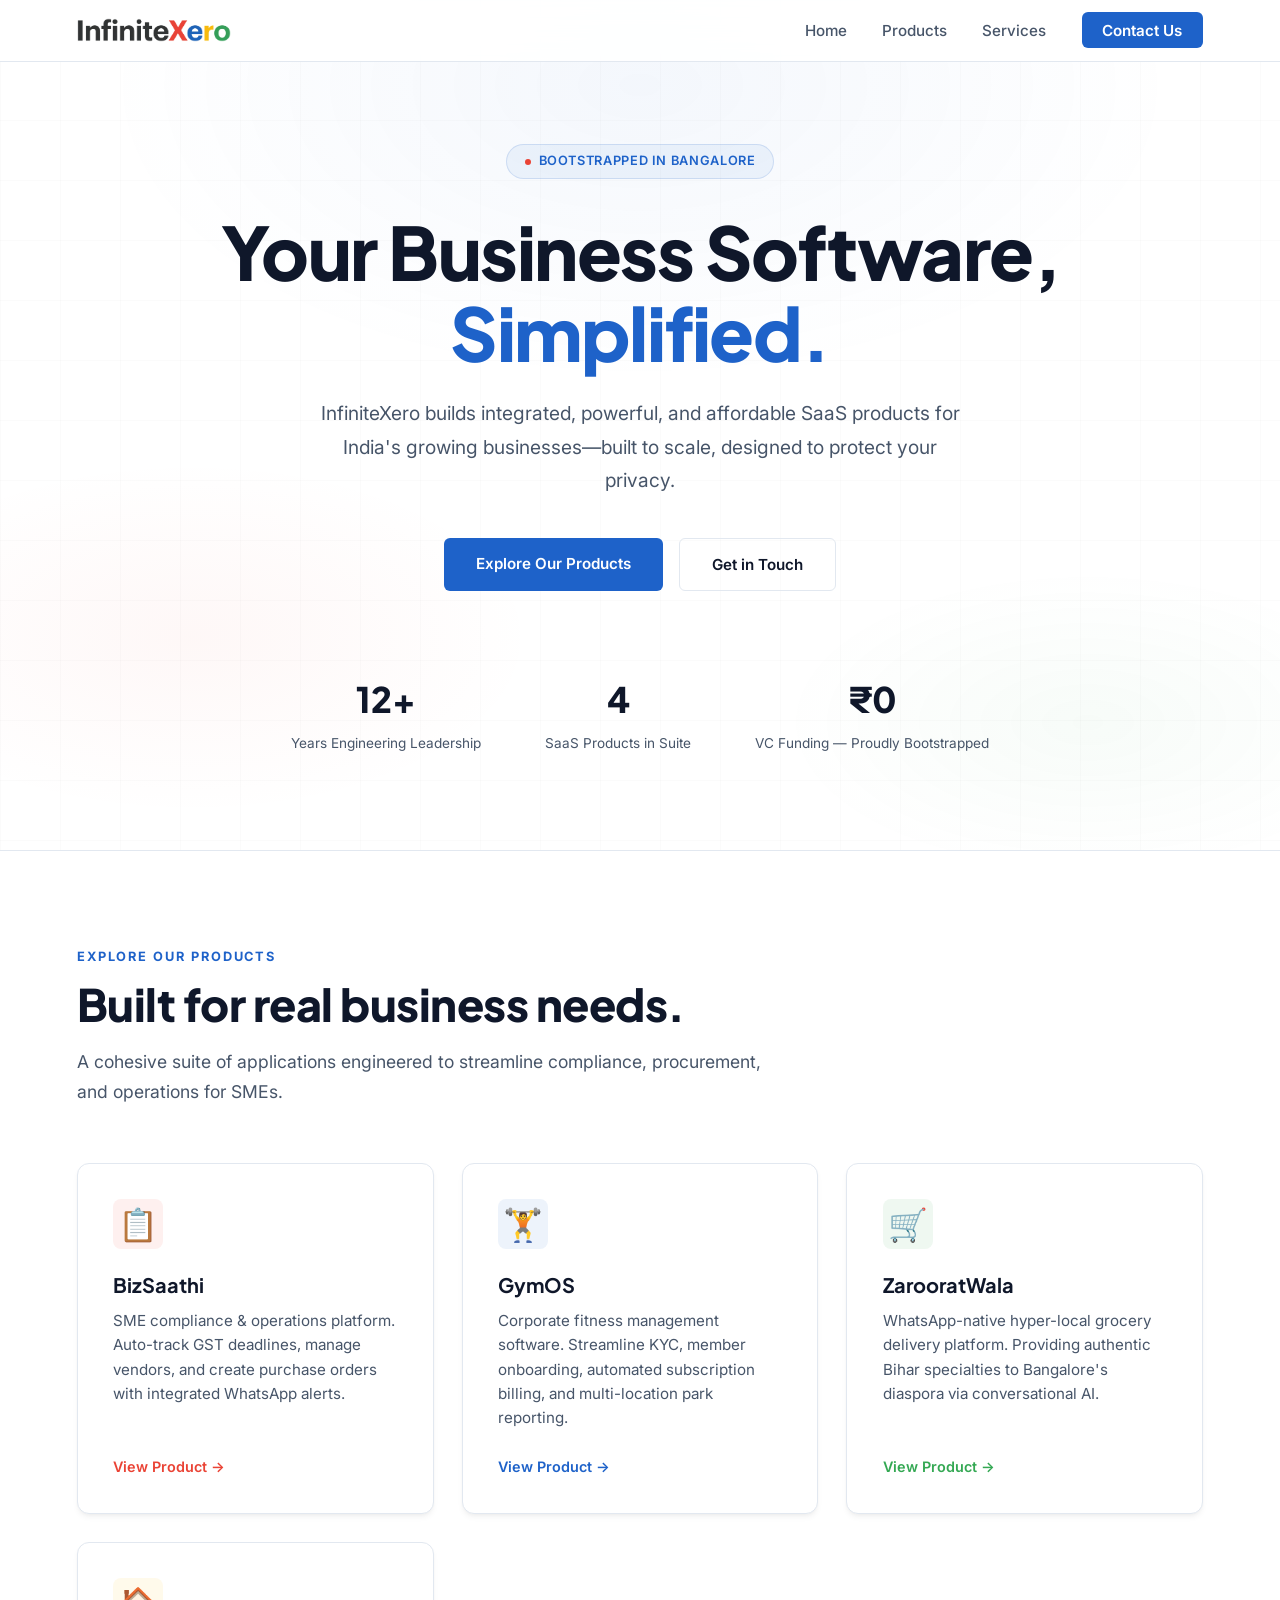
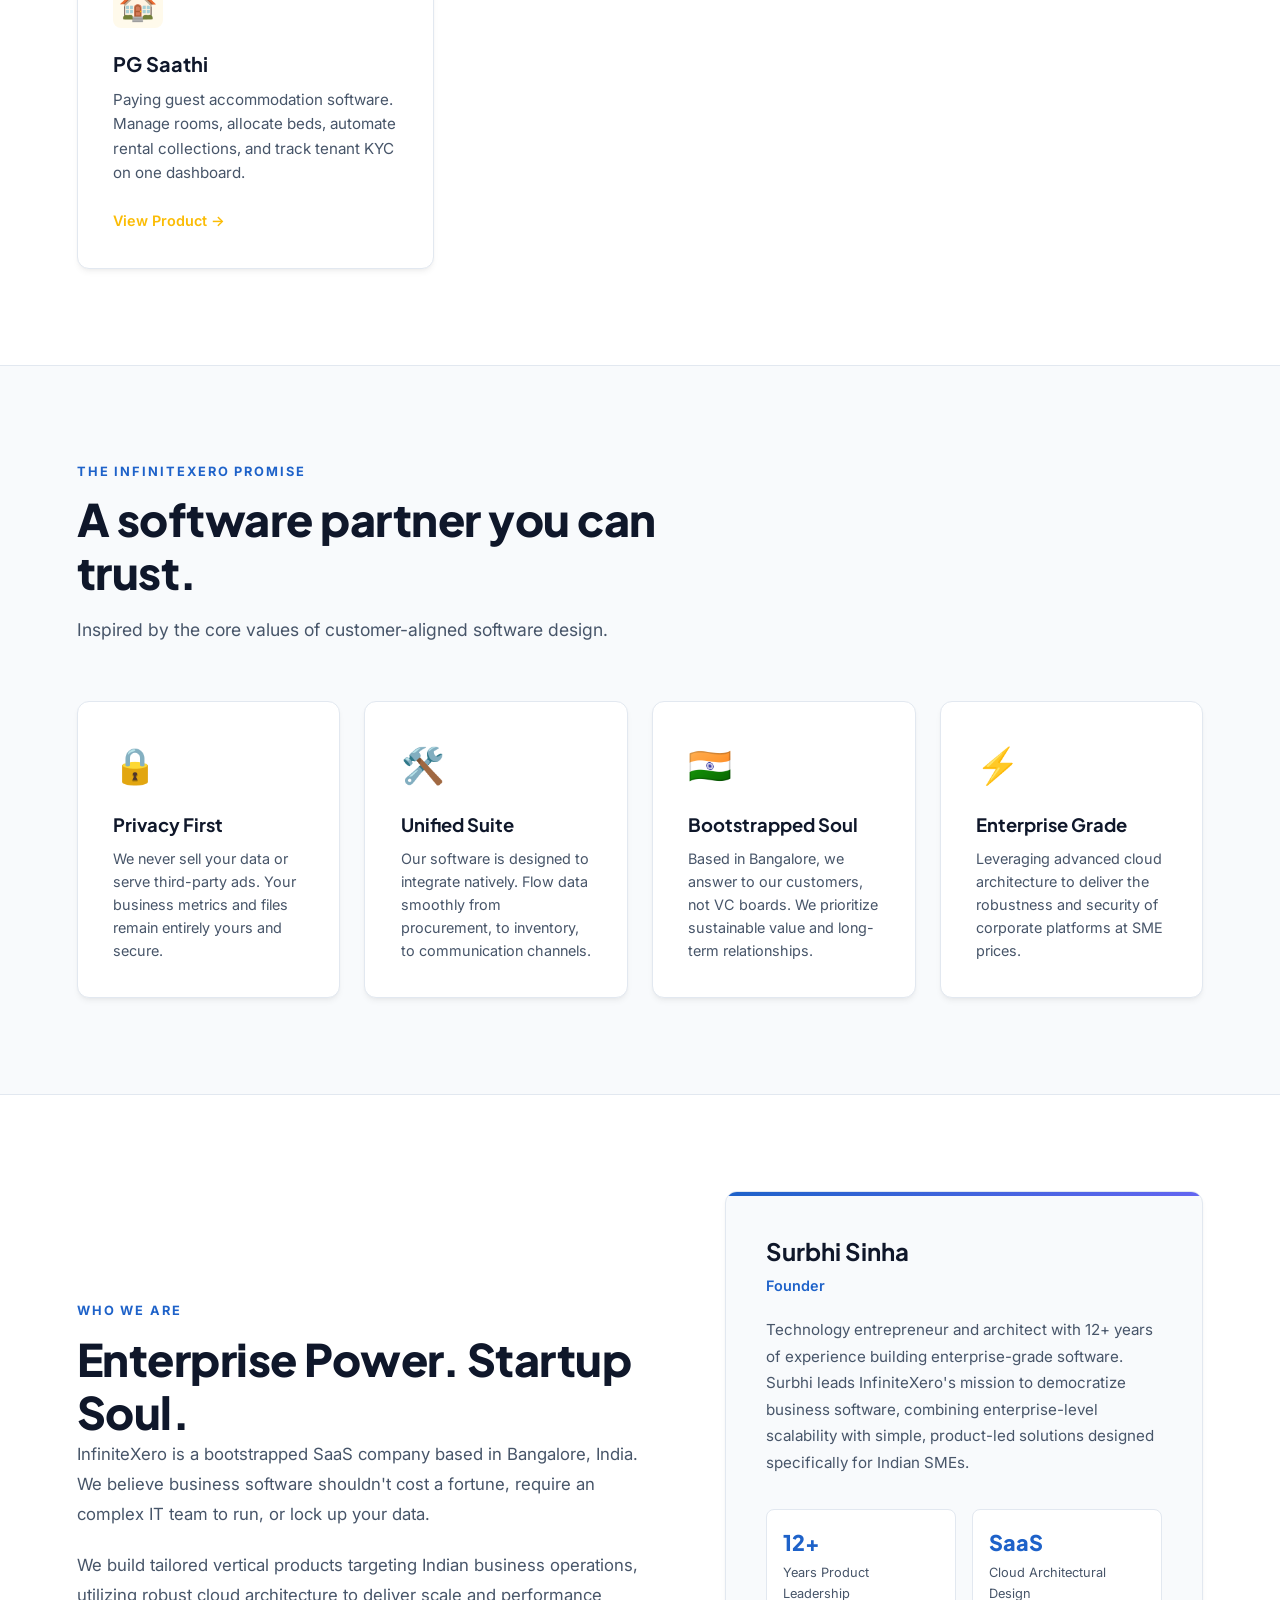
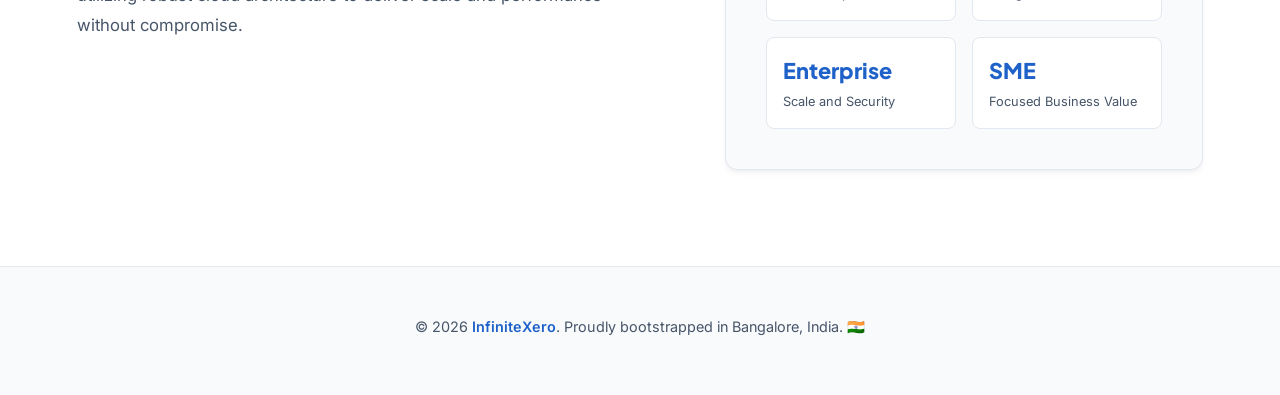
==== commit 1635577f: "Change founder name and bio in index.html Updated founder information from Saurabh Sinha to Surbhi S" ====
--- a/index.html
+++ b/index.html
@@ -367,7 +367,7 @@
   <!-- NAV -->
   <nav>
     <a class="logo" href="index.html">
-      <img src="infinitexero_logo.png" alt="InfiniteXero" style="height: 46px; display: block;" />
+      <img src="infinitexero_logo.png" alt="InfiniteXero" />
     </a>
     <button class="hamburger" id="hamburger">
       <span></span>
@@ -515,9 +515,9 @@
       </div>
       
       <div class="about-card">
-        <div class="founder-name">Saurabh Sinha</div>
+        <div class="founder-name">Surbhi Sinha</div>
         <div class="founder-role">Founder</div>
-        <div class="founder-bio">Technology entrepreneur and architect with 12+ years of experience building enterprise-grade software. Saurabh leads InfiniteXero's mission to democratize business software, combining enterprise-level scalability with simple, product-led solutions designed specifically for Indian SMEs.</div>
+        <div class="founder-bio">Technology entrepreneur and architect with 12+ years of experience building enterprise-grade software. Surbhi leads InfiniteXero's mission to democratize business software, combining enterprise-level scalability with simple, product-led solutions designed specifically for Indian SMEs.</div>
         <div class="exp-grid">
           <div class="exp-item">
             <div class="exp-num">12+</div>
@@ -547,4 +547,4 @@
 
 </body>
 
-</html>+</html>
--- a/style.css
+++ b/style.css
@@ -53,28 +53,23 @@
   backdrop-filter: blur(16px);
   border-bottom: 1px solid var(--border);
 }
-
 .logo {
   display: flex;
   align-items: center;
   text-decoration: none;
 }
 
-.logo-brand {
-  font-family: 'Plus Jakarta Sans', sans-serif;
-  font-weight: 800;
-  font-size: 1.45rem;
-  color: var(--text);
-  letter-spacing: -0.6px;
-}
-
-.logo-x { color: var(--accent-red); }
-.logo-e { color: var(--accent-blue); }
-.logo-r { color: var(--accent-yellow); }
-.logo-o { color: var(--accent-green); }
-
-
-
+.logo img {
+  height: 24px;
+  display: block;
+  transition: height 0.3s ease;
+}
+
+@media (max-width: 768px) {
+  .logo img {
+    height: 20px;
+  }
+}
 .nav-links {
   display: flex;
   align-items: center;
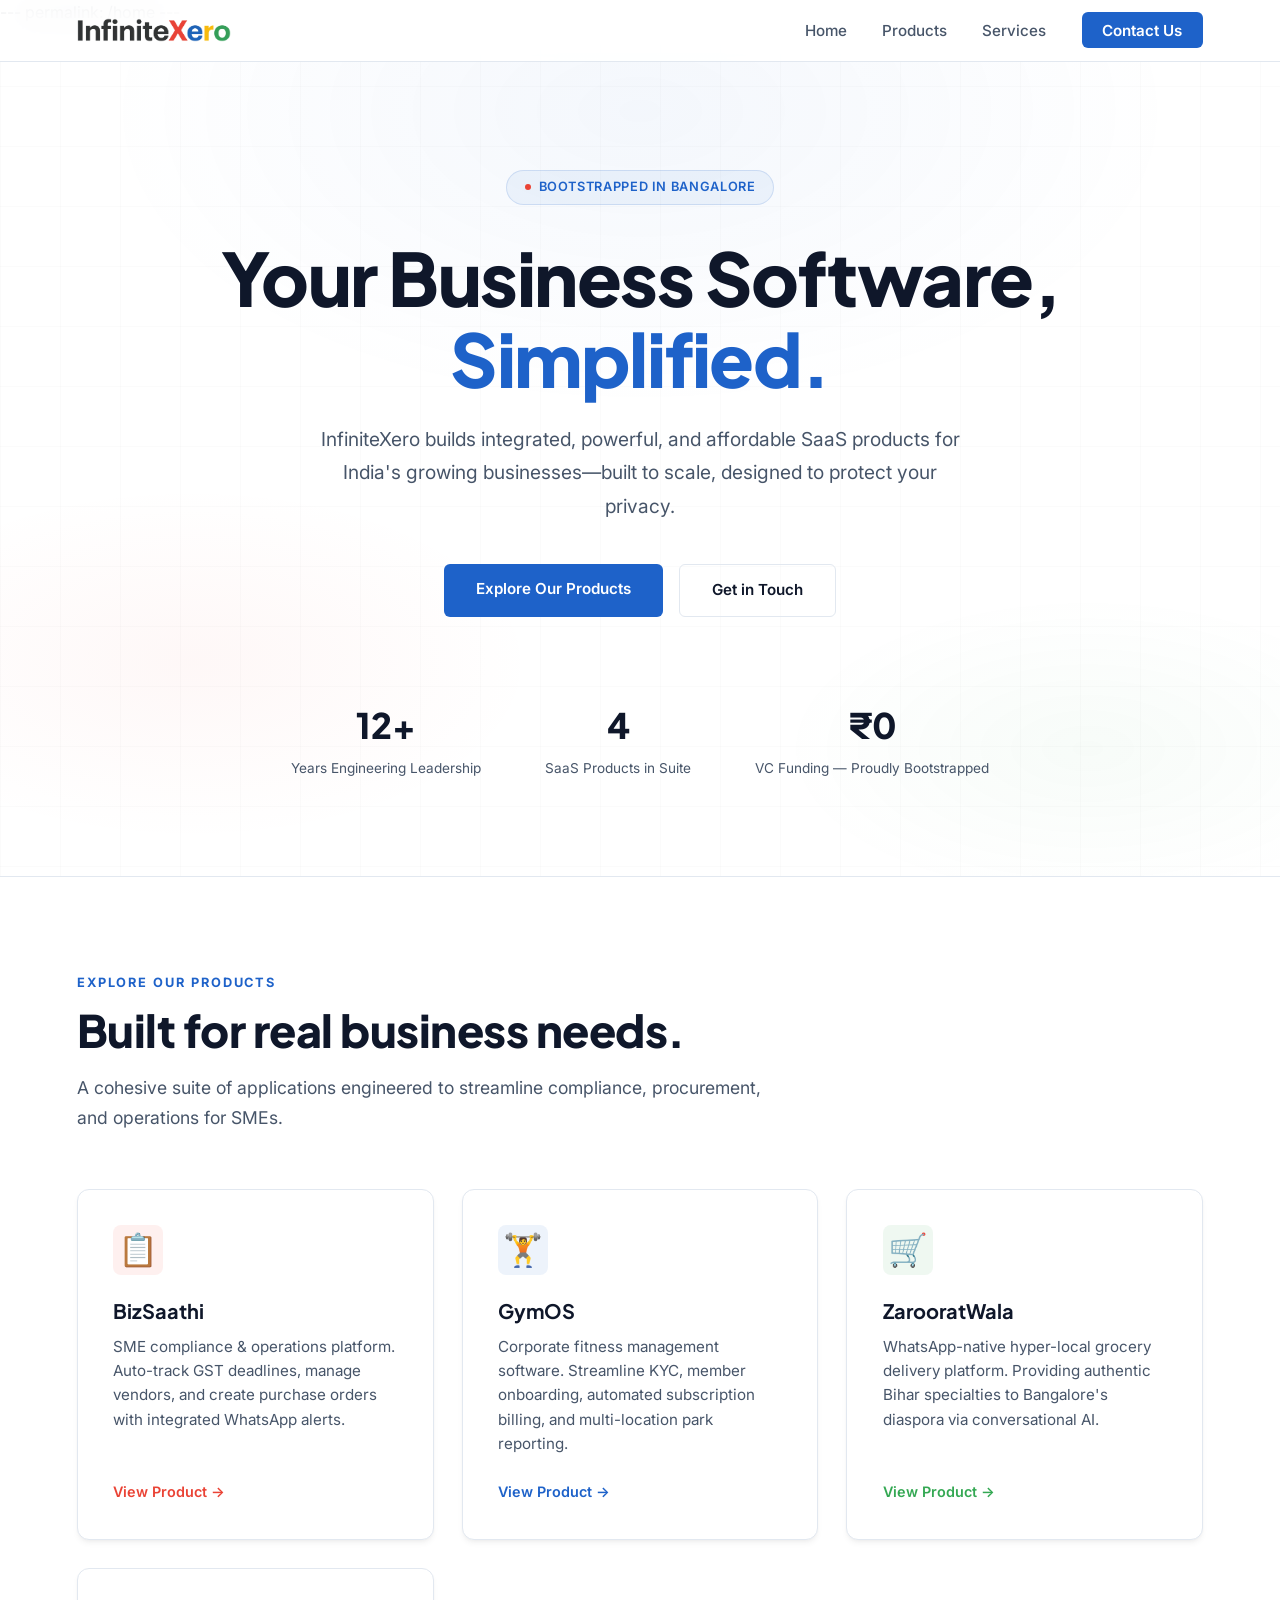
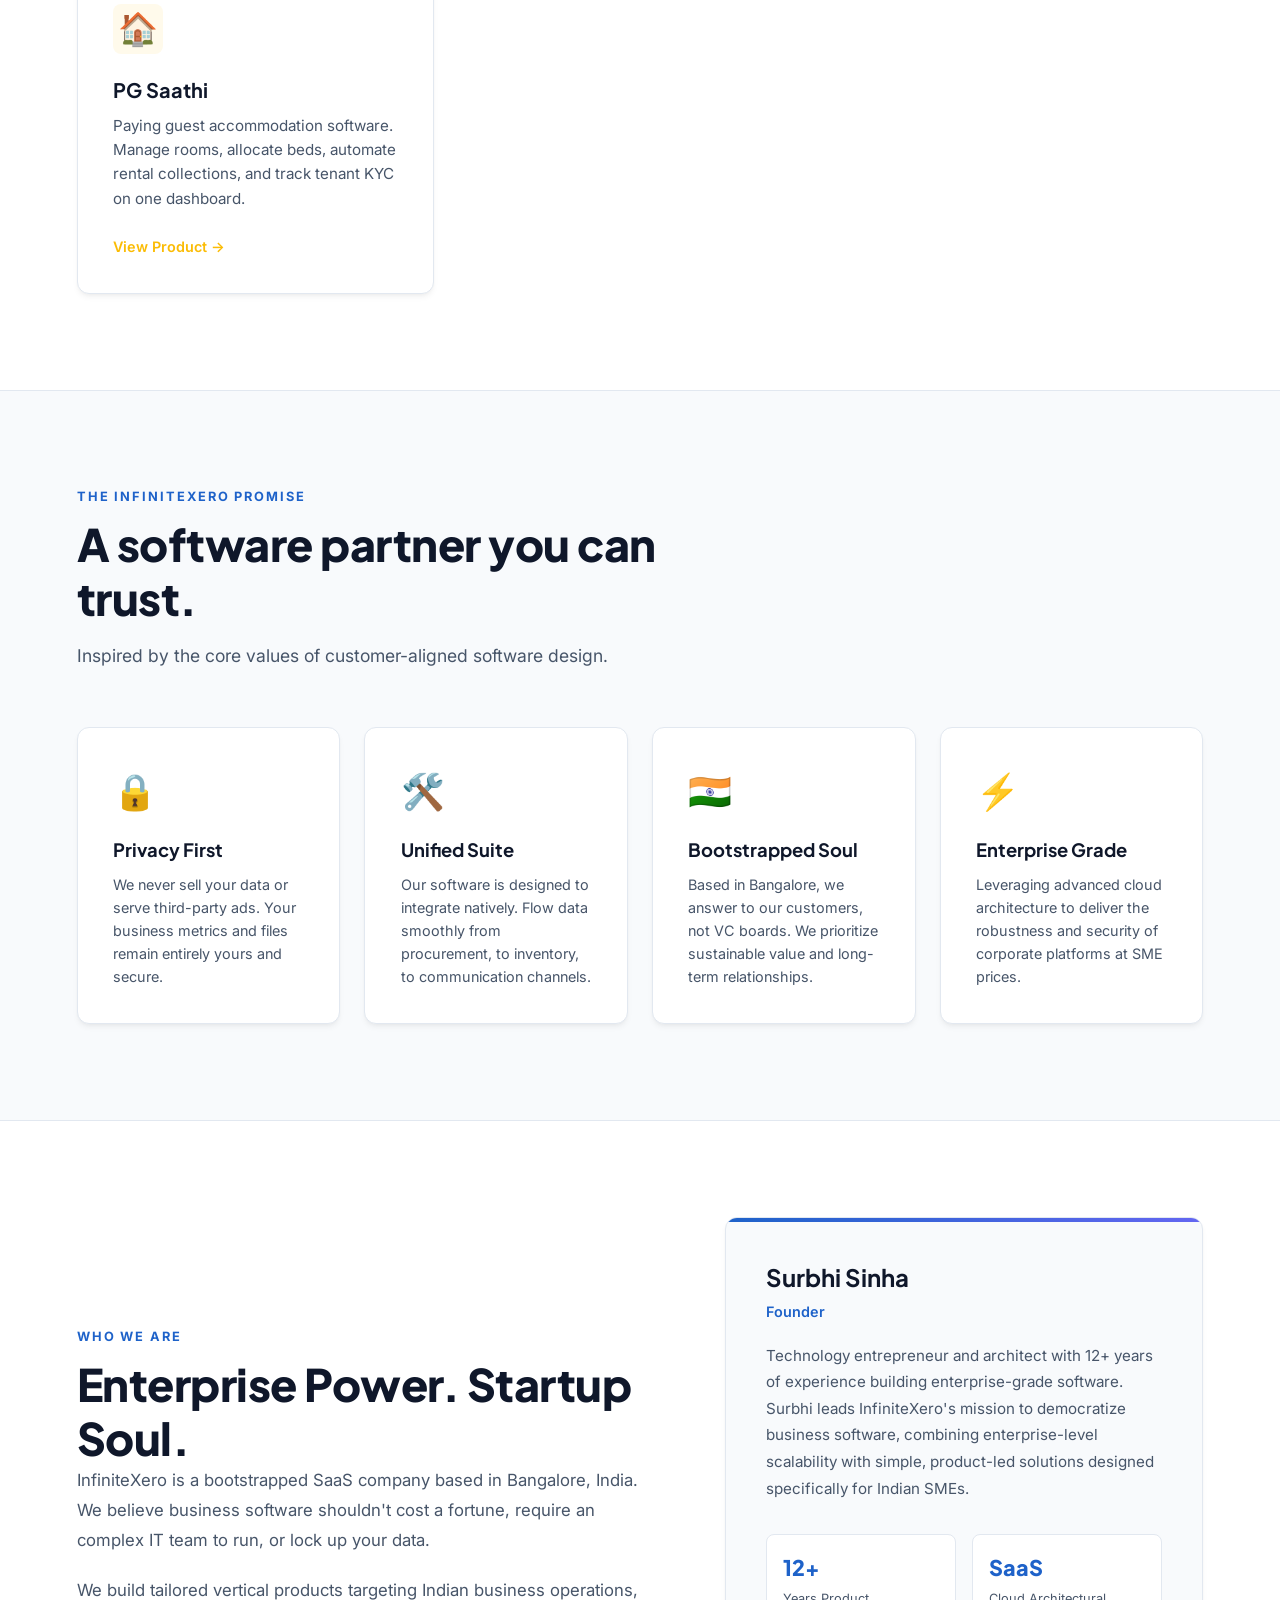
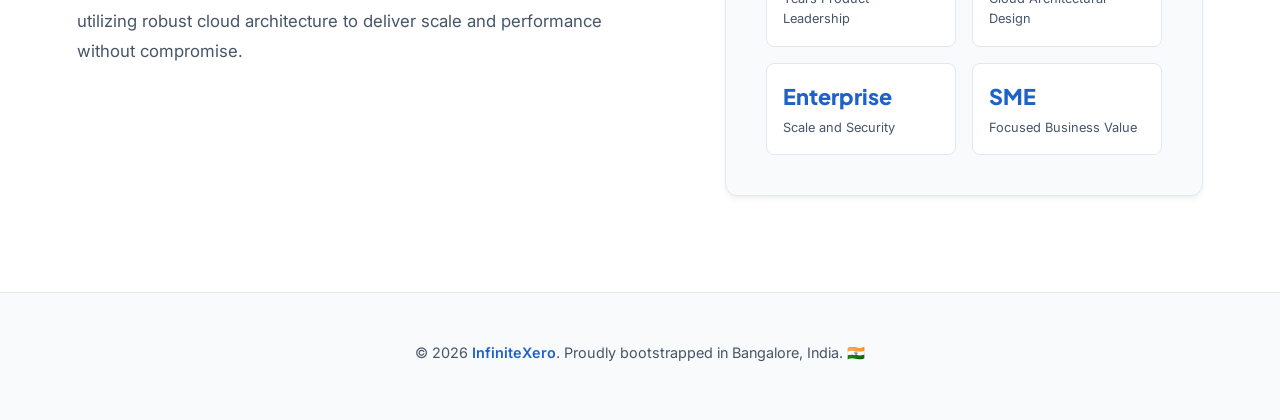
==== commit 1a485ecf: "Add clean page URLs" ====
--- a/index.html
+++ b/index.html
@@ -1,3 +1,6 @@
+---
+permalink: /home
+---
 <!DOCTYPE html>
 <html lang="en">
 
@@ -5,7 +8,7 @@
   <meta charset="UTF-8" />
   <meta name="viewport" content="width=device-width, initial-scale=1.0" />
   <title>InfiniteXero — Build Without Limits</title>
-  <link rel="stylesheet" href="style.css" />
+  <link rel="stylesheet" href="/style.css" />
   <style>
     /* ── PAGE-SPECIFIC HOME STYLE ── */
     .hero {
@@ -366,8 +369,8 @@
 
   <!-- NAV -->
   <nav>
-    <a class="logo" href="index.html">
-      <img src="infinitexero_logo.png" alt="InfiniteXero" />
+    <a class="logo" href="/home">
+      <img src="/infinitexero_logo.png" alt="InfiniteXero" />
     </a>
     <button class="hamburger" id="hamburger">
       <span></span>
@@ -375,10 +378,10 @@
       <span></span>
     </button>
     <ul class="nav-links" id="navLinks">
-      <li><a href="index.html">Home</a></li>
-      <li><a href="products.html">Products</a></li>
-      <li><a href="services.html">Services</a></li>
-      <li><a href="contact-us.html" class="nav-cta">Contact Us</a></li>
+      <li><a href="/home">Home</a></li>
+      <li><a href="/products">Products</a></li>
+      <li><a href="/services">Services</a></li>
+      <li><a href="/contact-us.html" class="nav-cta">Contact Us</a></li>
     </ul>
   </nav>
 
@@ -407,8 +410,8 @@
     <h1>Your Business Software,<br /><span>Simplified.</span></h1>
     <p>InfiniteXero builds integrated, powerful, and affordable SaaS products for India's growing businesses—built to scale, designed to protect your privacy.</p>
     <div class="hero-actions">
-      <a href="products.html" class="btn-primary">Explore Our Products</a>
-      <a href="contact-us.html" class="btn-outline">Get in Touch</a>
+      <a href="/products" class="btn-primary">Explore Our Products</a>
+      <a href="/contact-us.html" class="btn-outline">Get in Touch</a>
     </div>
     <div class="hero-stats">
       <div class="stat">
@@ -436,7 +439,7 @@
 
     <div class="products-overview-grid">
       <!-- BizSaathi -->
-      <a href="products.html" class="product-overview-card bizsaathi">
+      <a href="/products" class="product-overview-card bizsaathi">
         <div class="product-overview-icon">📋</div>
         <h3 class="product-overview-title">BizSaathi</h3>
         <p class="product-overview-desc">SME compliance & operations platform. Auto-track GST deadlines, manage vendors, and create purchase orders with integrated WhatsApp alerts.</p>
@@ -444,7 +447,7 @@
       </a>
 
       <!-- GymOS -->
-      <a href="products.html" class="product-overview-card gymos">
+      <a href="/products" class="product-overview-card gymos">
         <div class="product-overview-icon">🏋️</div>
         <h3 class="product-overview-title">GymOS</h3>
         <p class="product-overview-desc">Corporate fitness management software. Streamline KYC, member onboarding, automated subscription billing, and multi-location park reporting.</p>
@@ -452,7 +455,7 @@
       </a>
 
       <!-- ZarooratWala -->
-      <a href="products.html" class="product-overview-card zarooratwala">
+      <a href="/products" class="product-overview-card zarooratwala">
         <div class="product-overview-icon">🛒</div>
         <h3 class="product-overview-title">ZarooratWala</h3>
         <p class="product-overview-desc">WhatsApp-native hyper-local grocery delivery platform. Providing authentic Bihar specialties to Bangalore's diaspora via conversational AI.</p>
@@ -460,7 +463,7 @@
       </a>
 
       <!-- PG Saathi -->
-      <a href="products.html" class="product-overview-card pgsaathi">
+      <a href="/products" class="product-overview-card pgsaathi">
         <div class="product-overview-icon">🏠</div>
         <h3 class="product-overview-title">PG Saathi</h3>
         <p class="product-overview-desc">Paying guest accommodation software. Manage rooms, allocate beds, automate rental collections, and track tenant KYC on one dashboard.</p>
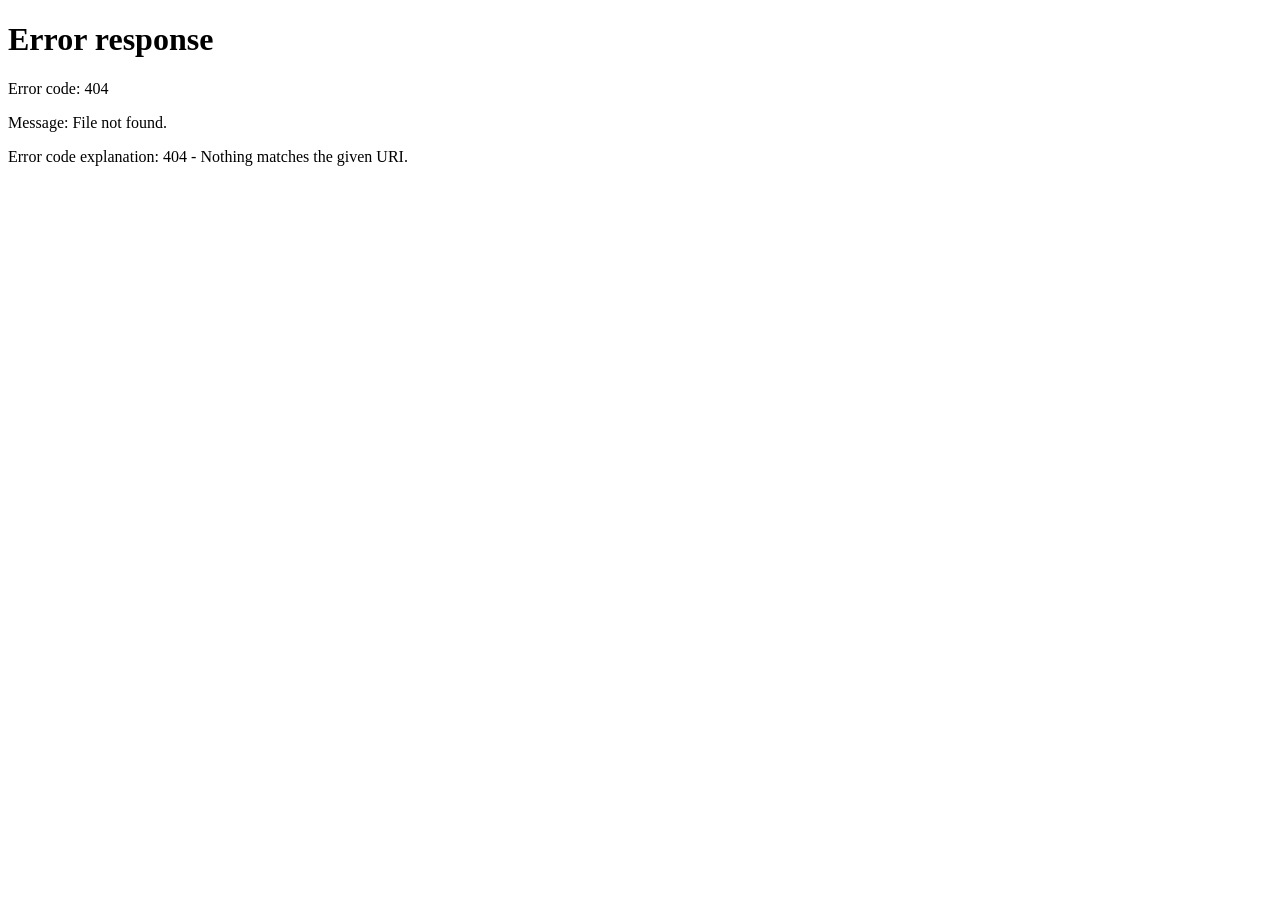
==== commit 7cdbb1ff: "Redirect root URL to home" ====
--- a/index.html
+++ b/index.html
@@ -1,553 +1,13 @@
----
-permalink: /home
----
 <!DOCTYPE html>
 <html lang="en">
-
 <head>
   <meta charset="UTF-8" />
-  <meta name="viewport" content="width=device-width, initial-scale=1.0" />
-  <title>InfiniteXero — Build Without Limits</title>
-  <link rel="stylesheet" href="/style.css" />
-  <style>
-    /* ── PAGE-SPECIFIC HOME STYLE ── */
-    .hero {
-      min-height: 90vh;
-      display: flex;
-      flex-direction: column;
-      align-items: center;
-      justify-content: center;
-      text-align: center;
-      padding: 9rem 6% 6rem;
-      position: relative;
-      overflow: hidden;
-      background: #ffffff;
-    }
-
-    .hero-mesh {
-      position: absolute;
-      inset: 0;
-      z-index: 0;
-      background:
-        radial-gradient(ellipse 60% 50% at 50% 10%, rgba(30, 98, 201, 0.05) 0%, transparent 70%),
-        radial-gradient(ellipse 40% 30% at 85% 85%, rgba(52, 168, 83, 0.04) 0%, transparent 60%),
-        radial-gradient(ellipse 45% 35% at 15% 75%, rgba(234, 67, 53, 0.04) 0%, transparent 60%);
-    }
-
-    .grid-overlay {
-      position: absolute;
-      inset: 0;
-      z-index: 0;
-      background-image:
-        linear-gradient(rgba(0, 0, 0, 0.015) 1px, transparent 1px),
-        linear-gradient(90deg, rgba(0, 0, 0, 0.015) 1px, transparent 1px);
-      background-size: 60px 60px;
-    }
-
-    .hero-badge {
-      position: relative;
-      z-index: 1;
-      display: inline-flex;
-      align-items: center;
-      gap: 0.5rem;
-      background: rgba(30, 98, 201, 0.06);
-      border: 1px solid rgba(30, 98, 201, 0.15);
-      color: var(--accent-blue);
-      font-size: 0.8rem;
-      font-weight: 600;
-      padding: 0.4rem 1.1rem;
-      border-radius: 999px;
-      margin-bottom: 2rem;
-      letter-spacing: 0.05em;
-      text-transform: uppercase;
-    }
-
-    .hero-badge::before {
-      content: '';
-      width: 6px;
-      height: 6px;
-      border-radius: 50%;
-      background: var(--accent-red);
-    }
-
-    .hero h1 {
-      position: relative;
-      z-index: 1;
-      font-family: 'Plus Jakarta Sans', sans-serif;
-      font-size: clamp(2.8rem, 6vw, 4.6rem);
-      font-weight: 800;
-      line-height: 1.1;
-      letter-spacing: -1.5px;
-      margin-bottom: 1.5rem;
-      color: var(--text);
-    }
-
-    .hero h1 span {
-      color: var(--accent-blue);
-    }
-
-    .hero p {
-      position: relative;
-      z-index: 1;
-      color: var(--text-muted);
-      font-size: 1.2rem;
-      max-width: 640px;
-      margin: 0 auto 2.5rem;
-      font-weight: 400;
-      line-height: 1.75;
-    }
-
-    .hero-actions {
-      position: relative;
-      z-index: 1;
-      display: flex;
-      gap: 1rem;
-      flex-wrap: wrap;
-      justify-content: center;
-    }
-
-    .hero-stats {
-      position: relative;
-      z-index: 1;
-      display: flex;
-      gap: 4rem;
-      justify-content: center;
-      margin-top: 5rem;
-      flex-wrap: wrap;
-    }
-
-    .stat {
-      text-align: center;
-    }
-
-    .stat-num {
-      font-family: 'Plus Jakarta Sans', sans-serif;
-      font-size: 2.2rem;
-      font-weight: 800;
-      color: var(--text);
-    }
-
-    .stat-label {
-      color: var(--text-muted);
-      font-size: 0.85rem;
-      margin-top: 0.3rem;
-    }
-
-    /* ── PRODUCTS OVERVIEW ── */
-    #products-overview {
-      background: var(--bg);
-      border-top: 1px solid var(--border);
-    }
-
-    .products-overview-grid {
-      display: grid;
-      grid-template-columns: repeat(auto-fit, minmax(280px, 1fr));
-      gap: 1.75rem;
-    }
-
-    .product-overview-card {
-      background: var(--card-bg);
-      border: 1px solid var(--border);
-      border-radius: 12px;
-      padding: 2.2rem;
-      transition: transform 0.3s, box-shadow 0.3s, border-color 0.3s;
-      box-shadow: var(--card-shadow);
-      text-decoration: none;
-      color: inherit;
-      display: flex;
-      flex-direction: column;
-    }
-
-    .product-overview-card:hover {
-      transform: translateY(-5px);
-      box-shadow: var(--card-shadow-hover);
-    }
-
-    .product-overview-card.bizsaathi:hover { border-color: var(--accent-red); }
-    .product-overview-card.gymos:hover { border-color: var(--accent-blue); }
-    .product-overview-card.zarooratwala:hover { border-color: var(--accent-green); }
-    .product-overview-card.pgsaathi:hover { border-color: var(--accent-yellow); }
-
-    .product-overview-icon {
-      font-size: 2rem;
-      margin-bottom: 1.25rem;
-      width: 50px;
-      height: 50px;
-      display: flex;
-      align-items: center;
-      justify-content: center;
-      border-radius: 8px;
-    }
-
-    .bizsaathi .product-overview-icon { background: rgba(234, 67, 53, 0.08); color: var(--accent-red); }
-    .gymos .product-overview-icon { background: rgba(30, 98, 201, 0.08); color: var(--accent-blue); }
-    .zarooratwala .product-overview-icon { background: rgba(52, 168, 83, 0.08); color: var(--accent-green); }
-    .pgsaathi .product-overview-icon { background: rgba(251, 188, 5, 0.08); color: var(--accent-yellow); }
-
-    .product-overview-title {
-      font-family: 'Plus Jakarta Sans', sans-serif;
-      font-size: 1.25rem;
-      font-weight: 700;
-      margin-bottom: 0.5rem;
-      color: var(--text);
-    }
-
-    .product-overview-desc {
-      color: var(--text-muted);
-      font-size: 0.95rem;
-      line-height: 1.6;
-      margin-bottom: 1.5rem;
-      flex-grow: 1;
-    }
-
-    .product-overview-link {
-      color: var(--accent-blue);
-      font-weight: 600;
-      font-size: 0.9rem;
-      display: flex;
-      align-items: center;
-      gap: 0.35rem;
-      margin-top: auto;
-    }
-
-    .bizsaathi .product-overview-link { color: var(--accent-red); }
-    .gymos .product-overview-link { color: var(--accent-blue); }
-    .zarooratwala .product-overview-link { color: var(--accent-green); }
-    .pgsaathi .product-overview-link { color: var(--accent-yellow); }
-
-    /* ── WHY US ── */
-    #why-us {
-      background: var(--bg-secondary);
-      border-top: 1px solid var(--border);
-    }
-
-    .values-grid {
-      display: grid;
-      grid-template-columns: repeat(auto-fit, minmax(230px, 1fr));
-      gap: 1.5rem;
-    }
-
-    .value-card {
-      background: var(--card-bg);
-      border: 1px solid var(--border);
-      border-radius: 12px;
-      padding: 2.2rem;
-      box-shadow: var(--card-shadow);
-      transition: transform 0.2s;
-    }
-
-    .value-card:hover {
-      transform: translateY(-2px);
-    }
-
-    .value-emoji {
-      font-size: 2.2rem;
-      margin-bottom: 1rem;
-    }
-
-    .value-name {
-      font-family: 'Plus Jakarta Sans', sans-serif;
-      font-size: 1.15rem;
-      font-weight: 700;
-      margin-bottom: 0.5rem;
-      color: var(--text);
-    }
-
-    .value-desc {
-      color: var(--text-muted);
-      font-size: 0.9rem;
-      line-height: 1.6;
-    }
-
-    /* ── ABOUT COMPANY ── */
-    #about-company {
-      background: var(--bg);
-      border-top: 1px solid var(--border);
-    }
-
-    .about-grid {
-      display: grid;
-      grid-template-columns: 1.1fr 0.9fr;
-      gap: 4rem;
-      align-items: center;
-    }
-
-    .about-text p {
-      color: var(--text-muted);
-      font-size: 1.05rem;
-      margin-bottom: 1.25rem;
-      line-height: 1.8;
-    }
-
-    .about-card {
-      background: var(--bg-secondary);
-      border: 1px solid var(--border);
-      border-radius: 12px;
-      padding: 2.5rem;
-      box-shadow: var(--card-shadow);
-      position: relative;
-      overflow: hidden;
-    }
-
-    .about-card::before {
-      content: '';
-      position: absolute;
-      top: 0;
-      left: 0;
-      right: 0;
-      height: 4px;
-      background: linear-gradient(90deg, var(--accent-blue), var(--accent-purple));
-    }
-
-    .founder-name {
-      font-family: 'Plus Jakarta Sans', sans-serif;
-      font-weight: 700;
-      font-size: 1.5rem;
-      margin-bottom: 0.2rem;
-      color: var(--text);
-    }
-
-    .founder-role {
-      color: var(--accent-blue);
-      font-size: 0.9rem;
-      font-weight: 600;
-      margin-bottom: 1.25rem;
-    }
-
-    .founder-bio {
-      color: var(--text-muted);
-      font-size: 0.95rem;
-      line-height: 1.75;
-    }
-
-    .exp-grid {
-      display: grid;
-      grid-template-columns: 1fr 1fr;
-      gap: 1rem;
-      margin-top: 2rem;
-    }
-
-    .exp-item {
-      background: var(--card-bg);
-      border: 1px solid var(--border);
-      border-radius: 8px;
-      padding: 1rem;
-    }
-
-    .exp-num {
-      font-family: 'Plus Jakarta Sans', sans-serif;
-      font-weight: 800;
-      font-size: 1.35rem;
-      color: var(--accent-blue);
-    }
-
-    .exp-desc {
-      font-size: 0.8rem;
-      color: var(--text-muted);
-      margin-top: 0.2rem;
-    }
-
-    @media (max-width: 768px) {
-      .hero {
-        padding: 7rem 4% 4rem;
-        min-height: auto;
-      }
-      .about-grid {
-        grid-template-columns: 1fr;
-        gap: 2.5rem;
-      }
-      .hero-stats {
-        gap: 1.5rem;
-        flex-direction: column;
-        margin-top: 3.5rem;
-      }
-    }
-  </style>
+  <meta http-equiv="refresh" content="0; url=/home" />
+  <meta name="robots" content="noindex" />
+  <title>InfiniteXero</title>
+  <script>window.location.replace('/home');</script>
 </head>
-
 <body>
-
-  <!-- NAV -->
-  <nav>
-    <a class="logo" href="/home">
-      <img src="/infinitexero_logo.png" alt="InfiniteXero" />
-    </a>
-    <button class="hamburger" id="hamburger">
-      <span></span>
-      <span></span>
-      <span></span>
-    </button>
-    <ul class="nav-links" id="navLinks">
-      <li><a href="/home">Home</a></li>
-      <li><a href="/products">Products</a></li>
-      <li><a href="/services">Services</a></li>
-      <li><a href="/contact-us.html" class="nav-cta">Contact Us</a></li>
-    </ul>
-  </nav>
-
-  <script>
-    const hamburger = document.getElementById('hamburger');
-    const navLinks = document.getElementById('navLinks');
-
-    hamburger.addEventListener('click', () => {
-      hamburger.classList.toggle('active');
-      navLinks.classList.toggle('active');
-    });
-
-    document.querySelectorAll('.nav-links a').forEach(link => {
-      link.addEventListener('click', () => {
-        hamburger.classList.remove('active');
-        navLinks.classList.remove('active');
-      });
-    });
-  </script>
-
-  <!-- HERO -->
-  <section id="home" class="hero">
-    <div class="hero-mesh"></div>
-    <div class="grid-overlay"></div>
-    <div class="hero-badge">Bootstrapped in Bangalore</div>
-    <h1>Your Business Software,<br /><span>Simplified.</span></h1>
-    <p>InfiniteXero builds integrated, powerful, and affordable SaaS products for India's growing businesses—built to scale, designed to protect your privacy.</p>
-    <div class="hero-actions">
-      <a href="/products" class="btn-primary">Explore Our Products</a>
-      <a href="/contact-us.html" class="btn-outline">Get in Touch</a>
-    </div>
-    <div class="hero-stats">
-      <div class="stat">
-        <div class="stat-num">12+</div>
-        <div class="stat-label">Years Engineering Leadership</div>
-      </div>
-      <div class="stat">
-        <div class="stat-num">4</div>
-        <div class="stat-label">SaaS Products in Suite</div>
-      </div>
-      <div class="stat">
-        <div class="stat-num">₹0</div>
-        <div class="stat-label">VC Funding — Proudly Bootstrapped</div>
-      </div>
-    </div>
-  </section>
-
-  <!-- PRODUCTS OVERVIEW -->
-  <section id="products-overview">
-    <div class="section-header">
-      <div class="section-eyebrow">Explore Our Products</div>
-      <h2 class="section-title">Built for real business needs.</h2>
-      <p class="section-sub">A cohesive suite of applications engineered to streamline compliance, procurement, and operations for SMEs.</p>
-    </div>
-
-    <div class="products-overview-grid">
-      <!-- BizSaathi -->
-      <a href="/products" class="product-overview-card bizsaathi">
-        <div class="product-overview-icon">📋</div>
-        <h3 class="product-overview-title">BizSaathi</h3>
-        <p class="product-overview-desc">SME compliance & operations platform. Auto-track GST deadlines, manage vendors, and create purchase orders with integrated WhatsApp alerts.</p>
-        <span class="product-overview-link">View Product &rarr;</span>
-      </a>
-
-      <!-- GymOS -->
-      <a href="/products" class="product-overview-card gymos">
-        <div class="product-overview-icon">🏋️</div>
-        <h3 class="product-overview-title">GymOS</h3>
-        <p class="product-overview-desc">Corporate fitness management software. Streamline KYC, member onboarding, automated subscription billing, and multi-location park reporting.</p>
-        <span class="product-overview-link">View Product &rarr;</span>
-      </a>
-
-      <!-- ZarooratWala -->
-      <a href="/products" class="product-overview-card zarooratwala">
-        <div class="product-overview-icon">🛒</div>
-        <h3 class="product-overview-title">ZarooratWala</h3>
-        <p class="product-overview-desc">WhatsApp-native hyper-local grocery delivery platform. Providing authentic Bihar specialties to Bangalore's diaspora via conversational AI.</p>
-        <span class="product-overview-link">View Product &rarr;</span>
-      </a>
-
-      <!-- PG Saathi -->
-      <a href="/products" class="product-overview-card pgsaathi">
-        <div class="product-overview-icon">🏠</div>
-        <h3 class="product-overview-title">PG Saathi</h3>
-        <p class="product-overview-desc">Paying guest accommodation software. Manage rooms, allocate beds, automate rental collections, and track tenant KYC on one dashboard.</p>
-        <span class="product-overview-link">View Product &rarr;</span>
-      </a>
-    </div>
-  </section>
-
-  <!-- WHY US -->
-  <section id="why-us">
-    <div class="section-header">
-      <div class="section-eyebrow">The InfiniteXero Promise</div>
-      <h2 class="section-title">A software partner you can trust.</h2>
-      <p class="section-sub">Inspired by the core values of customer-aligned software design.</p>
-    </div>
-
-    <div class="values-grid">
-      <div class="value-card">
-        <div class="value-emoji">🔒</div>
-        <h3 class="value-name">Privacy First</h3>
-        <p class="value-desc">We never sell your data or serve third-party ads. Your business metrics and files remain entirely yours and secure.</p>
-      </div>
-
-      <div class="value-card">
-        <div class="value-emoji">🛠️</div>
-        <h3 class="value-name">Unified Suite</h3>
-        <p class="value-desc">Our software is designed to integrate natively. Flow data smoothly from procurement, to inventory, to communication channels.</p>
-      </div>
-
-      <div class="value-card">
-        <div class="value-emoji">🇮🇳</div>
-        <h3 class="value-name">Bootstrapped Soul</h3>
-        <p class="value-desc">Based in Bangalore, we answer to our customers, not VC boards. We prioritize sustainable value and long-term relationships.</p>
-      </div>
-
-      <div class="value-card">
-        <div class="value-emoji">⚡</div>
-        <h3 class="value-name">Enterprise Grade</h3>
-        <p class="value-desc">Leveraging advanced cloud architecture to deliver the robustness and security of corporate platforms at SME prices.</p>
-      </div>
-    </div>
-  </section>
-
-  <!-- ABOUT COMPANY -->
-  <section id="about-company">
-    <div class="about-grid">
-      <div class="about-text">
-        <div class="section-eyebrow">Who We Are</div>
-        <h2 class="section-title">Enterprise Power. Startup Soul.</h2>
-        <p>InfiniteXero is a bootstrapped SaaS company based in Bangalore, India. We believe business software shouldn't cost a fortune, require an complex IT team to run, or lock up your data.</p>
-        <p>We build tailored vertical products targeting Indian business operations, utilizing robust cloud architecture to deliver scale and performance without compromise.</p>
-      </div>
-      
-      <div class="about-card">
-        <div class="founder-name">Surbhi Sinha</div>
-        <div class="founder-role">Founder</div>
-        <div class="founder-bio">Technology entrepreneur and architect with 12+ years of experience building enterprise-grade software. Surbhi leads InfiniteXero's mission to democratize business software, combining enterprise-level scalability with simple, product-led solutions designed specifically for Indian SMEs.</div>
-        <div class="exp-grid">
-          <div class="exp-item">
-            <div class="exp-num">12+</div>
-            <div class="exp-desc">Years Product Leadership</div>
-          </div>
-          <div class="exp-item">
-            <div class="exp-num">SaaS</div>
-            <div class="exp-desc">Cloud Architectural Design</div>
-          </div>
-          <div class="exp-item">
-            <div class="exp-num">Enterprise</div>
-            <div class="exp-desc">Scale and Security</div>
-          </div>
-          <div class="exp-item">
-            <div class="exp-num">SME</div>
-            <div class="exp-desc">Focused Business Value</div>
-          </div>
-        </div>
-      </div>
-    </div>
-  </section>
-
-  <!-- FOOTER -->
-  <footer>
-    <p>© 2026 <span>InfiniteXero</span>. Proudly bootstrapped in Bangalore, India. 🇮🇳</p>
-  </footer>
-
+  <p>Redirecting to <a href="/home">InfiniteXero home</a>...</p>
 </body>
-
 </html>
